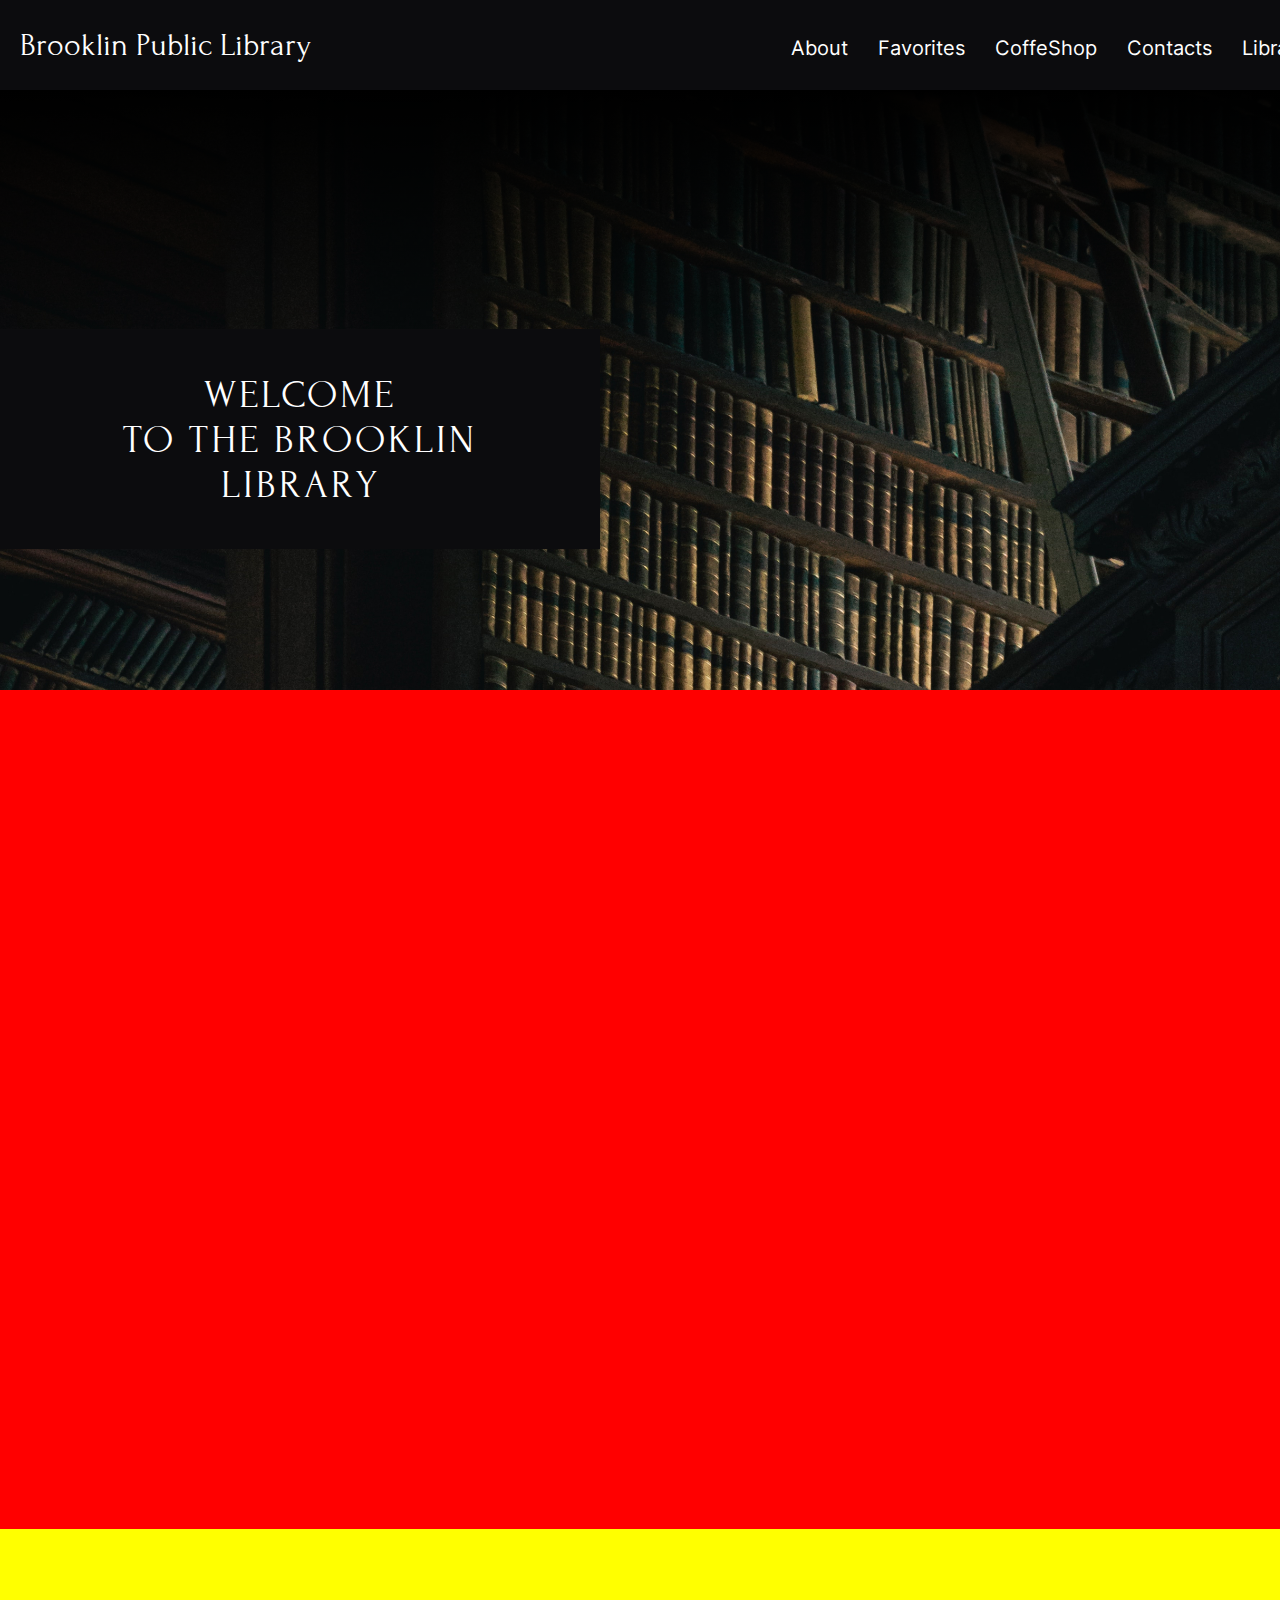
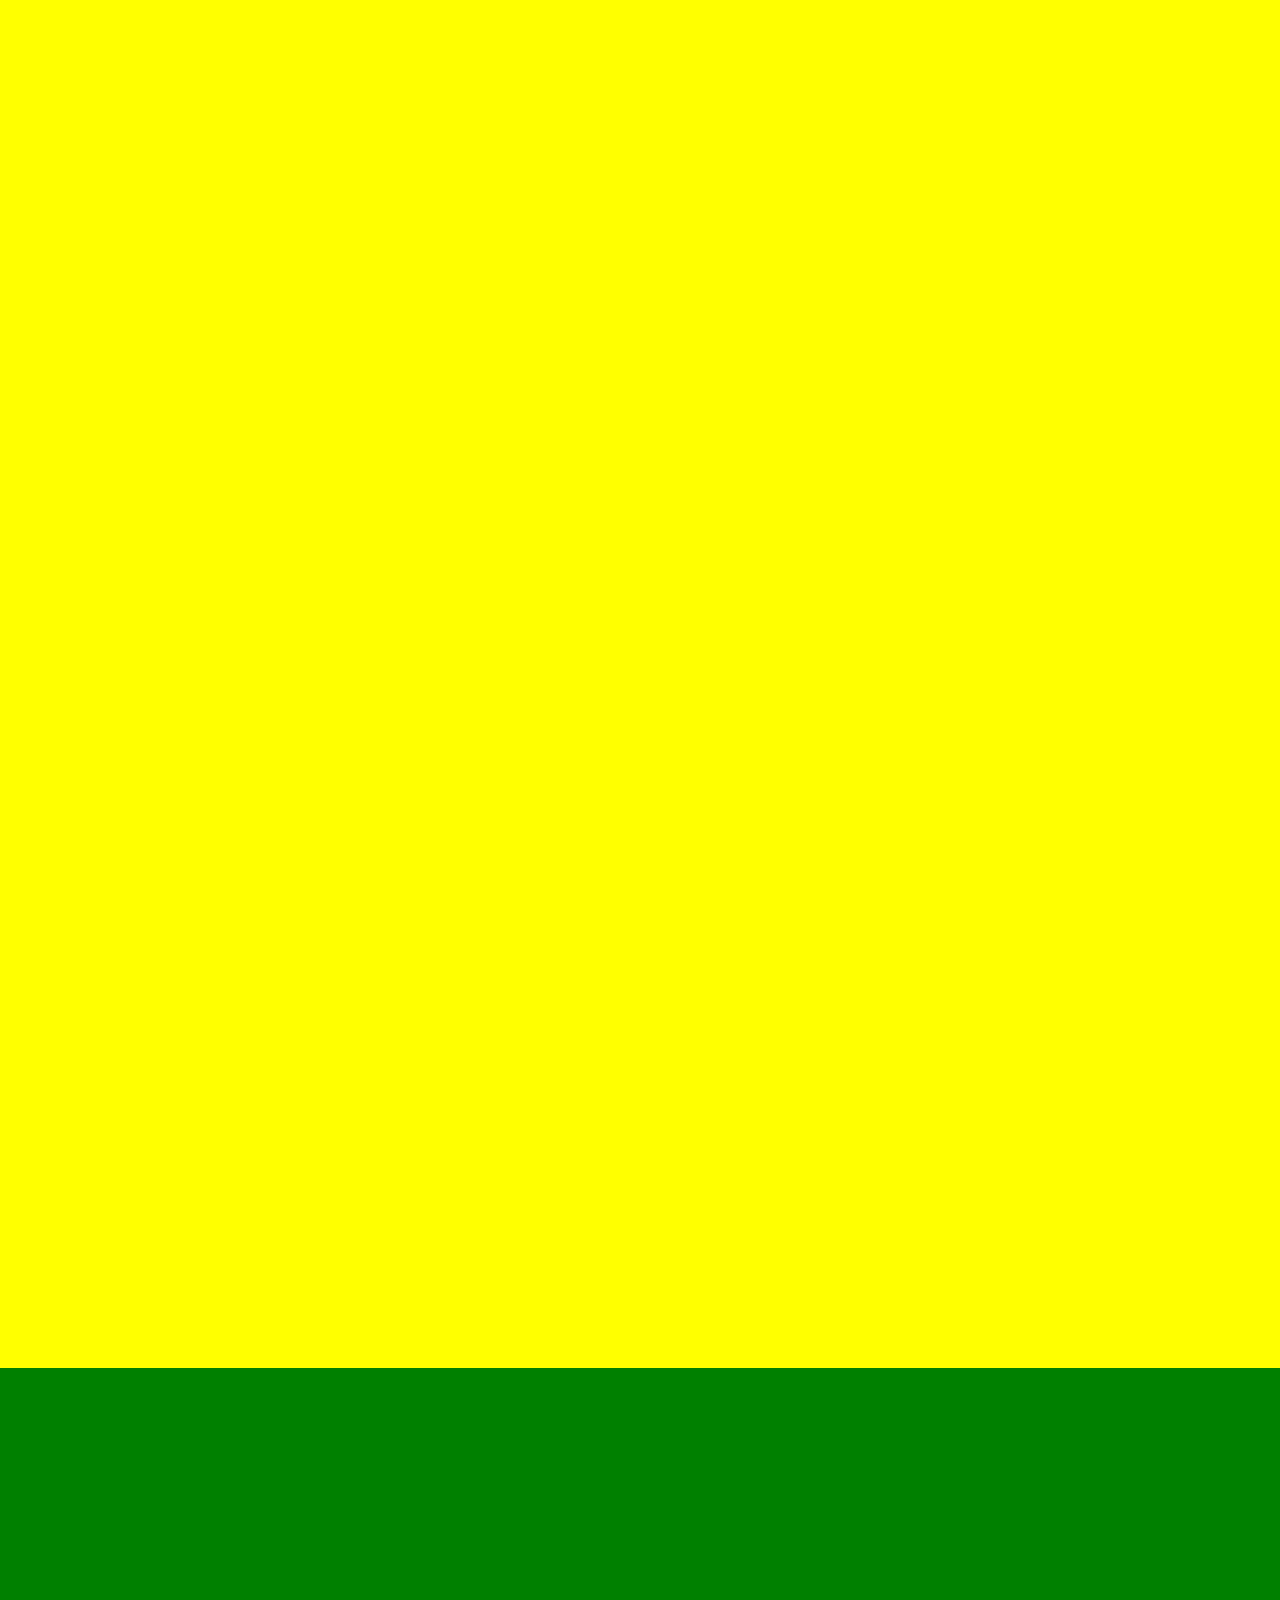
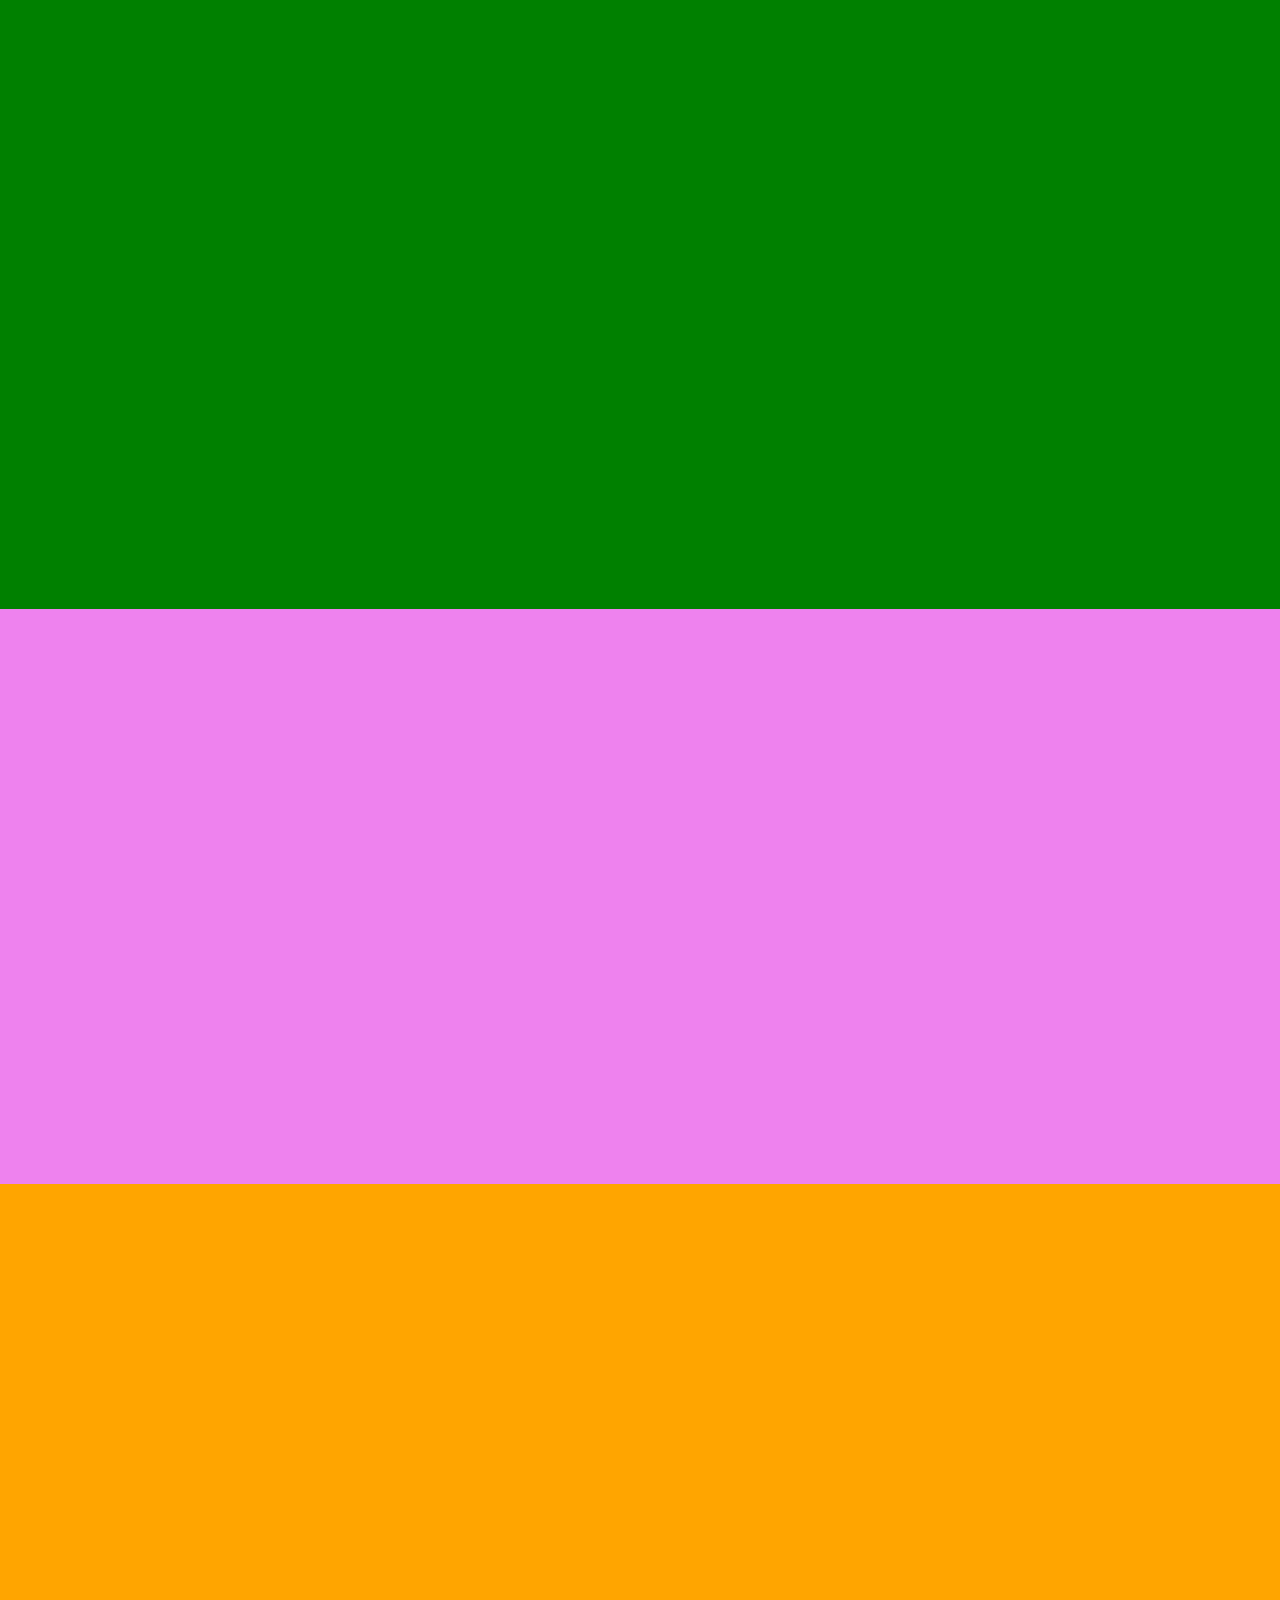
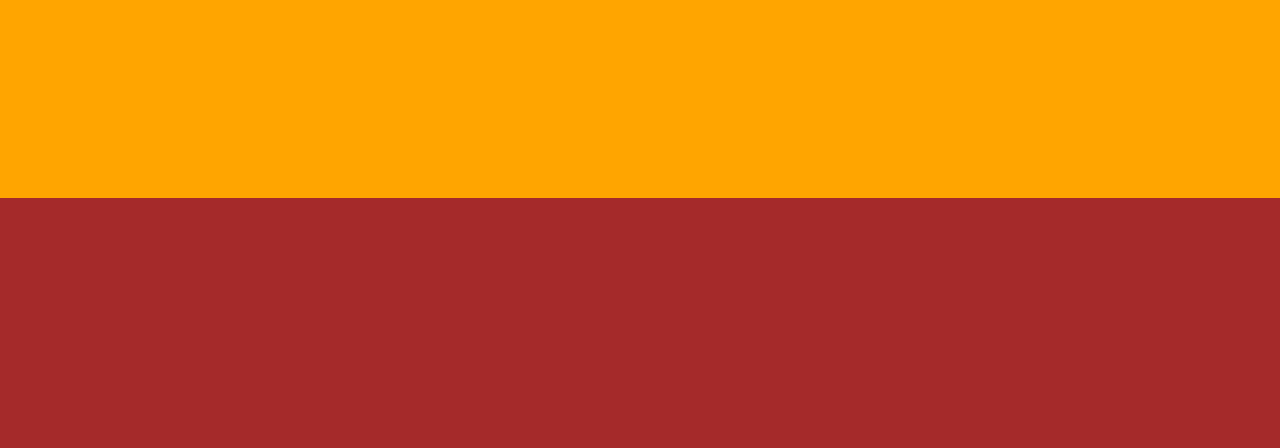
==== library/index.html @ e96f95d2 "feat: fill header and welcome sections" ====
<!DOCTYPE html>
<html lang="en">
  <head>
    <meta charset="UTF-8" />
    <meta name="viewport" content="width=device-width, initial-scale=1.0" />
    <link rel="stylesheet" href="styles.css" />
    <title>Brooklin Public Library</title>
  </head>
  <body>
    <div class="container">
      <header class="header">
        <span class="title">
          <h1>Brooklin Public Library</h1>
        </span>
        <nav class="nav">
          <ul class="nav-list">
            <li class="nav-item"><a class="nav-link" href="">About</a></li>
            <li class="nav-item"><a class="nav-link" href="">Favorites</a></li>
            <li class="nav-item"><a class="nav-link" href="">CoffeShop</a></li>
            <li class="nav-item"><a class="nav-link" href="">Contacts</a></li>
            <li class="nav-item">
              <a class="nav-link" href="">LibraryCard</a>
            </li>
          </ul>
        </nav>
        <img class="profile-icon" src="Assets/icon_profile.png" alt="" />
      </header>
      <main class="main">
        <section class="Welcome">
          <div class="gradient"></div>
          <div class="Welcome-to-Brooklin">
            WELCOME<br />
            TO THE BROOKLIN <br />
            LIBRARY
          </div>
        </section>
        <section class="About"></section>
        <section class="Favorites"></section>
        <section class="CoffeShop"></section>
        <section class="Contacts"></section>
        <section class="LibraryCard"></section>
      </main>
      <footer class="footer"></footer>
    </div>
  </body>
</html>
---- library/styles.css ----
html {
  scroll-behavior: smooth;
}
body {
  background-color: rgb(155, 155, 155);
  display: flex;
  flex-direction: column;
  justify-content: space-between;
  margin: 0;
}
.container {
  width: 1440px;
  height: 5246px;
  margin: 0 auto;
}
.header {
  display: flex;
  align-items: center;
  justify-content: space-between;
  width: 100%;
  height: 90px;
  background-color: #0c0c0e;
}
.Welcome {
  background-image: url(Assets/Welcome_1.jpg);
  background-size: cover;
  width: 100%;
  height: 600px;
}
.About {
  width: 100%;
  height: 839px;
  background-color: red;
}
.Favorites {
  width: 100%;
  height: 1439px;
  background-color: yellow;
}
.CoffeShop {
  width: 100%;
  height: 841px;
  background-color: green;
}
.Contacts {
  width: 100%;
  height: 575px;
  background-color: violet;
}
.LibraryCard {
  width: 100%;
  height: 614px;
  background-color: orange;
}
.footer {
  width: 100%;
  height: 250px;
  background-color: brown;
}
h1 {
  font-family: forum;
  color: #ffffff;
  font-weight: 400;
  margin-top: 0;
  line-height: 50px;
}
.title {
  margin-left: 20px;
  height: 50px;
}
nav {
  height: 50px;
  width: 70%;
}
.nav-list {
  list-style: none;
  display: flex;
  align-items: center;
  justify-content: flex-end;
}
.nav-item {
}
.nav-link {
  text-decoration: none;
  color: #ffffff;
  padding: 0 0 0 30px;
  font-size: 20px;
  font-family: Inter;
}
.profile-icon {
  margin-right: 20px;
  margin-left: 10px;
  vertical-align: middle;
}
.gradient {
  width: 1440px;
  height: 300px;
  background: linear-gradient(black, rgba(255, 255, 255, 0));
}
.Welcome-to-Brooklin {
  box-sizing: border-box;
  position: relative;
  bottom: 61px;
  display: flex;
  justify-content: center;
  align-items: center;
  text-align: center;
  letter-spacing: 3px;
  width: 600px;
  height: 220px;
  padding: 35px 40px;
  background-color: #0c0c0e;
  color: #ffffff;
  font-family: Forum;
  font-size: 40px;
}
@font-face {
  font-family: "Forum";
  src: url(Assets/Fonts/Forum-Regular.ttf);
  font-style: normal;
  font-weight: normal;
}
@font-face {
  font-family: Inter;
  src: url(Assets/Fonts/Inter-Regular.ttf);
  font-style: normal;
  font-weight: normal;
}
@font-face {
  font-family: Inter;
  src: url(Assets/Fonts/Inter-Bold.ttf);
  font-style: normal;
  font-weight: bold;
}
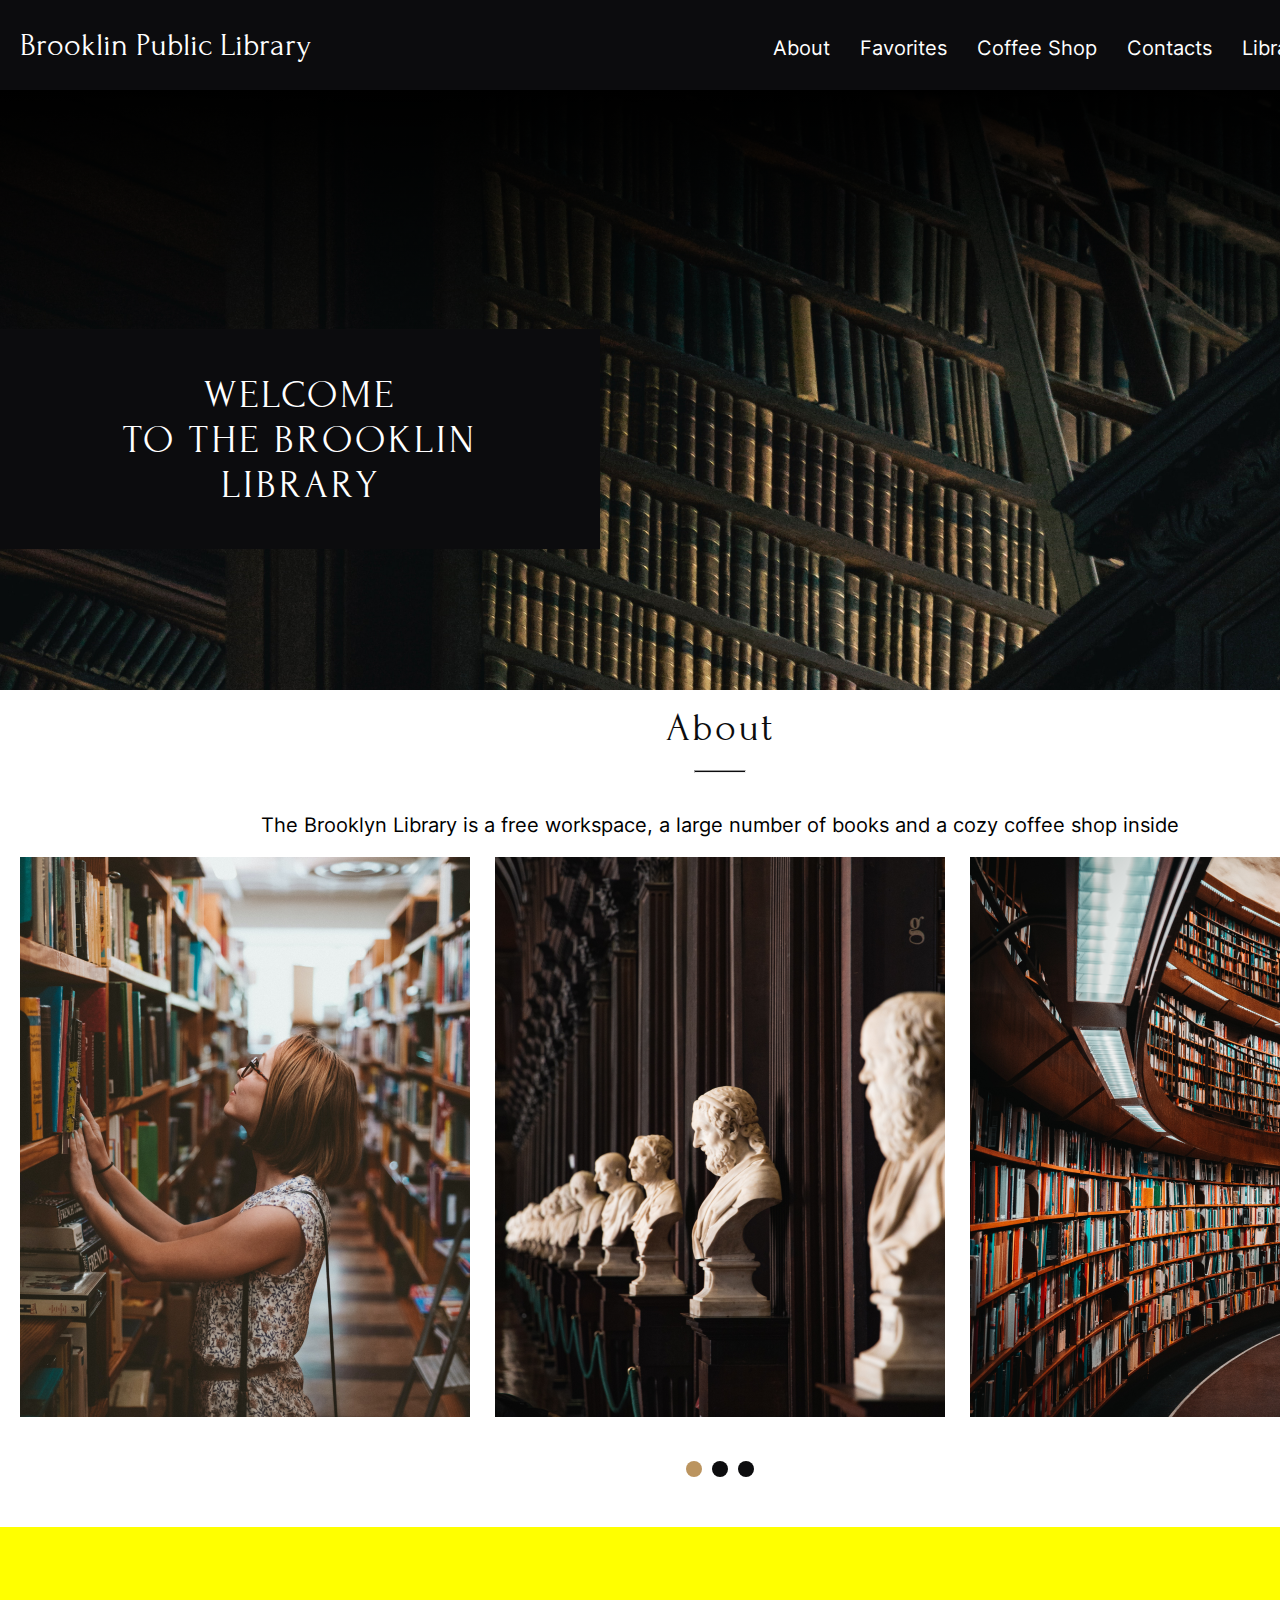
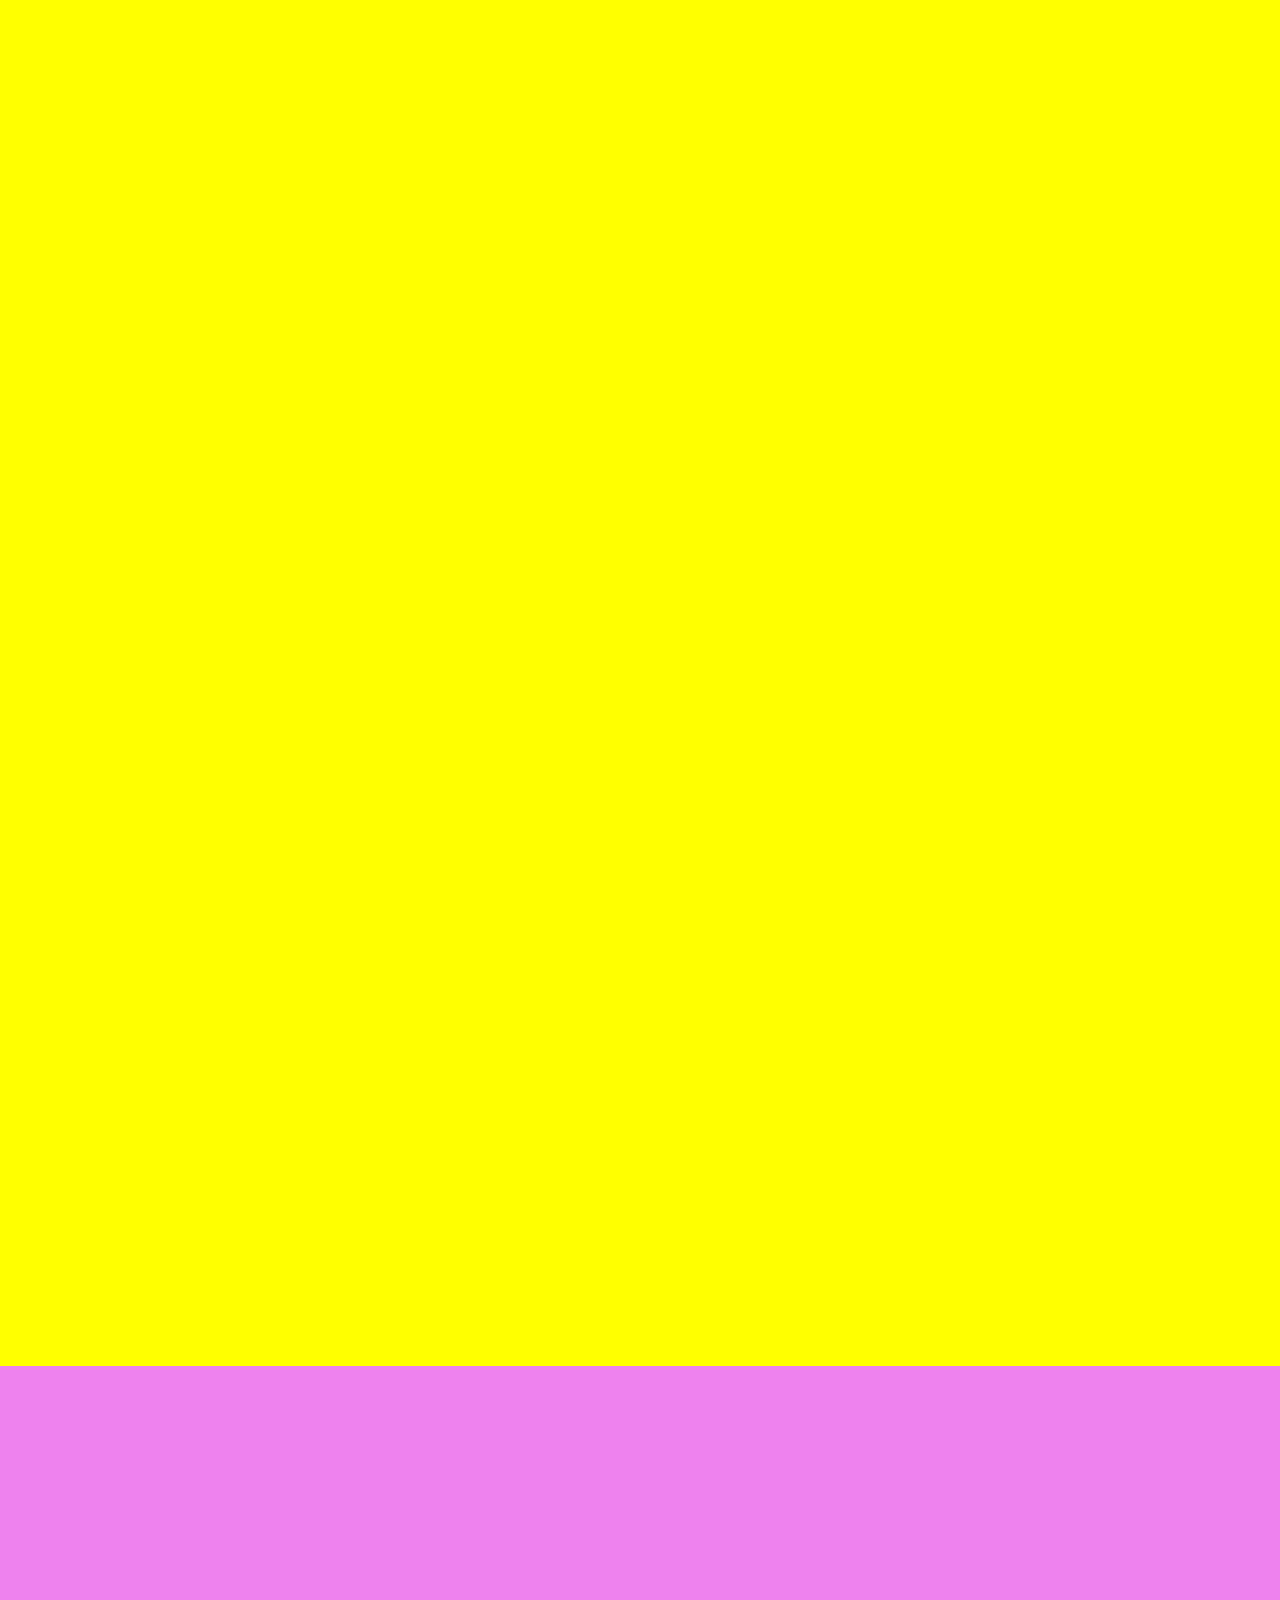
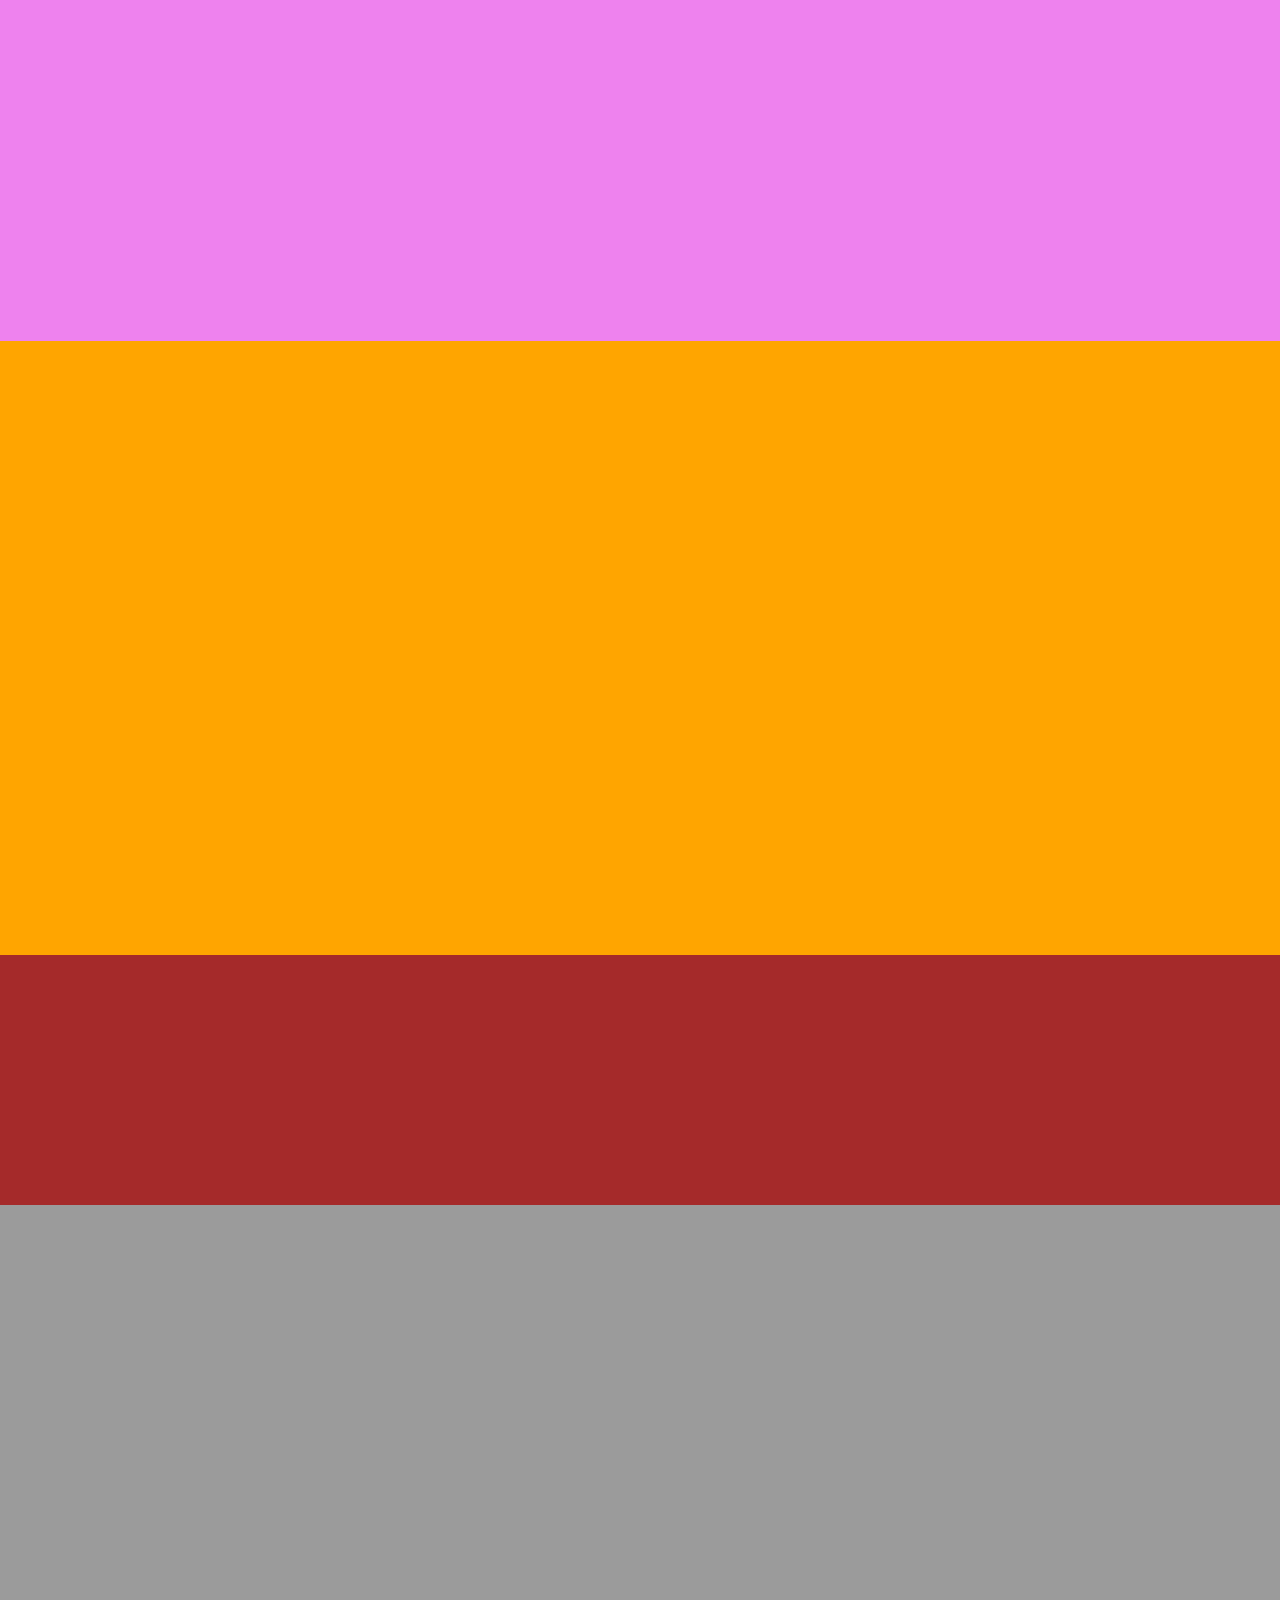
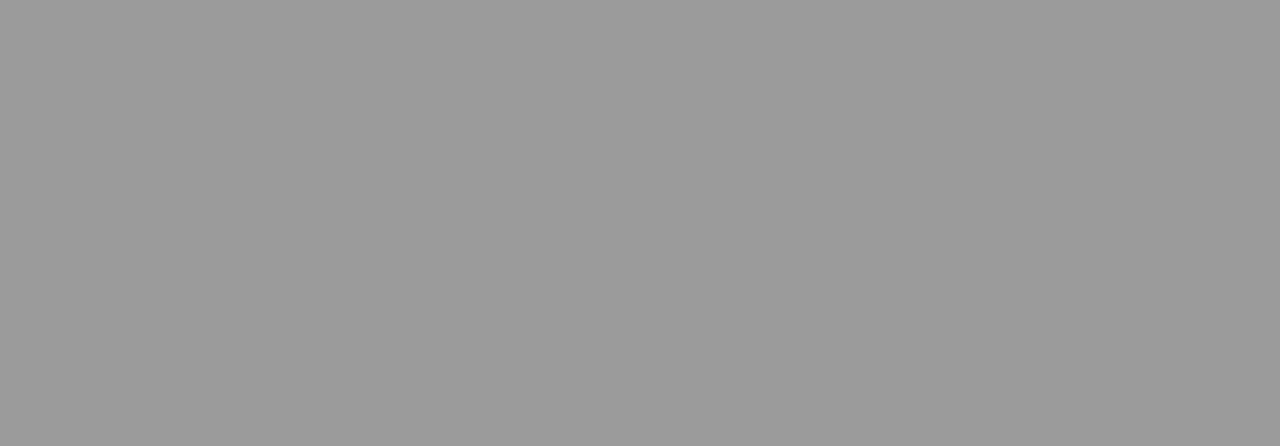
==== commit 64fc5df5: "feat: fill About page" ====
--- a/library/index.html
+++ b/library/index.html
@@ -16,7 +16,9 @@
           <ul class="nav-list">
             <li class="nav-item"><a class="nav-link" href="">About</a></li>
             <li class="nav-item"><a class="nav-link" href="">Favorites</a></li>
-            <li class="nav-item"><a class="nav-link" href="">CoffeShop</a></li>
+            <li class="nav-item">
+              <a class="nav-link" href="">Coffee Shop</a>
+            </li>
             <li class="nav-item"><a class="nav-link" href="">Contacts</a></li>
             <li class="nav-item">
               <a class="nav-link" href="">LibraryCard</a>
@@ -34,7 +36,28 @@
             LIBRARY
           </div>
         </section>
-        <section class="About"></section>
+        <section class="About">
+          <h2>About</h2>
+          <hr class="main-hr" />
+          <p class="p-about">
+            The Brooklyn Library is a free workspace, a large number of books
+            and a cozy coffee shop inside
+          </p>
+          <img class="img-left" src="Assets/image 1.png" alt="" />
+          <img class="img-center" src="Assets/image 2.png" alt="" />
+          <img class="img-right" src="Assets/image 3.png" alt="" />
+          <div class="circles-1">
+            <div class="circles-2">
+              <div class="circle">
+                <div class="circle-active"></div>
+              </div>
+              <div class="circle">
+                <div class="circle-passive"></div>
+              </div>
+              <div class="circle"><div class="circle-passive"></div>
+            </div>
+          </div>
+        </section>
         <section class="Favorites"></section>
         <section class="CoffeShop"></section>
         <section class="Contacts"></section>
--- a/library/styles.css
+++ b/library/styles.css
@@ -29,15 +29,15 @@
 }
 .About {
   width: 100%;
-  height: 839px;
-  background-color: red;
+  height: 837px;
+  background-color: #ffffff;
 }
 .Favorites {
   width: 100%;
   height: 1439px;
   background-color: yellow;
 }
-.CoffeShop {
+.CoffeeShop {
   width: 100%;
   height: 841px;
   background-color: green;
@@ -114,6 +114,77 @@
   font-family: Forum;
   font-size: 40px;
 }
+h2 {
+  margin: 0;
+  text-align: center;
+  font-family: forum;
+  font-style: normal;
+  font-weight: 400;
+  font-size: 40px;
+  color: #0c0c0e;
+  letter-spacing: 2px;
+  padding-top: 15px;
+  text-transform: capitalize;
+}
+.main-hr {
+  margin-left: auto;
+  margin-right: auto;
+  margin-top: 20px;
+  margin-bottom: 40px;
+  width: 50px;
+  height: 1px;
+  background-color: #0c0c0e;
+}
+.p-about {
+  text-align: center;
+  font-family: Inter;
+  font-size: 20px;
+}
+.img-left {
+  margin-left: 20px;
+  margin-right: 0;
+}
+.img-center {
+  margin-left: 21px;
+  margin-right: 21px;
+}
+.img-right {
+  margin-left: 0;
+  margin-right: 20px;
+}
+.circles-1 {
+  display: flex;
+  width: 100%;
+  height: 96px;
+}
+.circles-2 {
+  display: flex;
+  justify-content: space-between;
+  margin: auto;
+  width: 78px;
+  height: 16px;
+}
+.circle {
+  display: flex;
+  width: 26px;
+  height: 26px;
+}
+.circle-active {
+  background-color: #bb945f;
+  width: 16px;
+  height: 16px;
+  border-radius: 50%;
+  margin-left: auto;
+  margin-right: auto;
+}
+.circle-passive {
+  background-color: #0c0c0e;
+  width: 16px;
+  height: 16px;
+  border-radius: 50%;
+  margin-left: auto;
+  margin-right: auto;
+}
 @font-face {
   font-family: "Forum";
   src: url(Assets/Fonts/Forum-Regular.ttf);
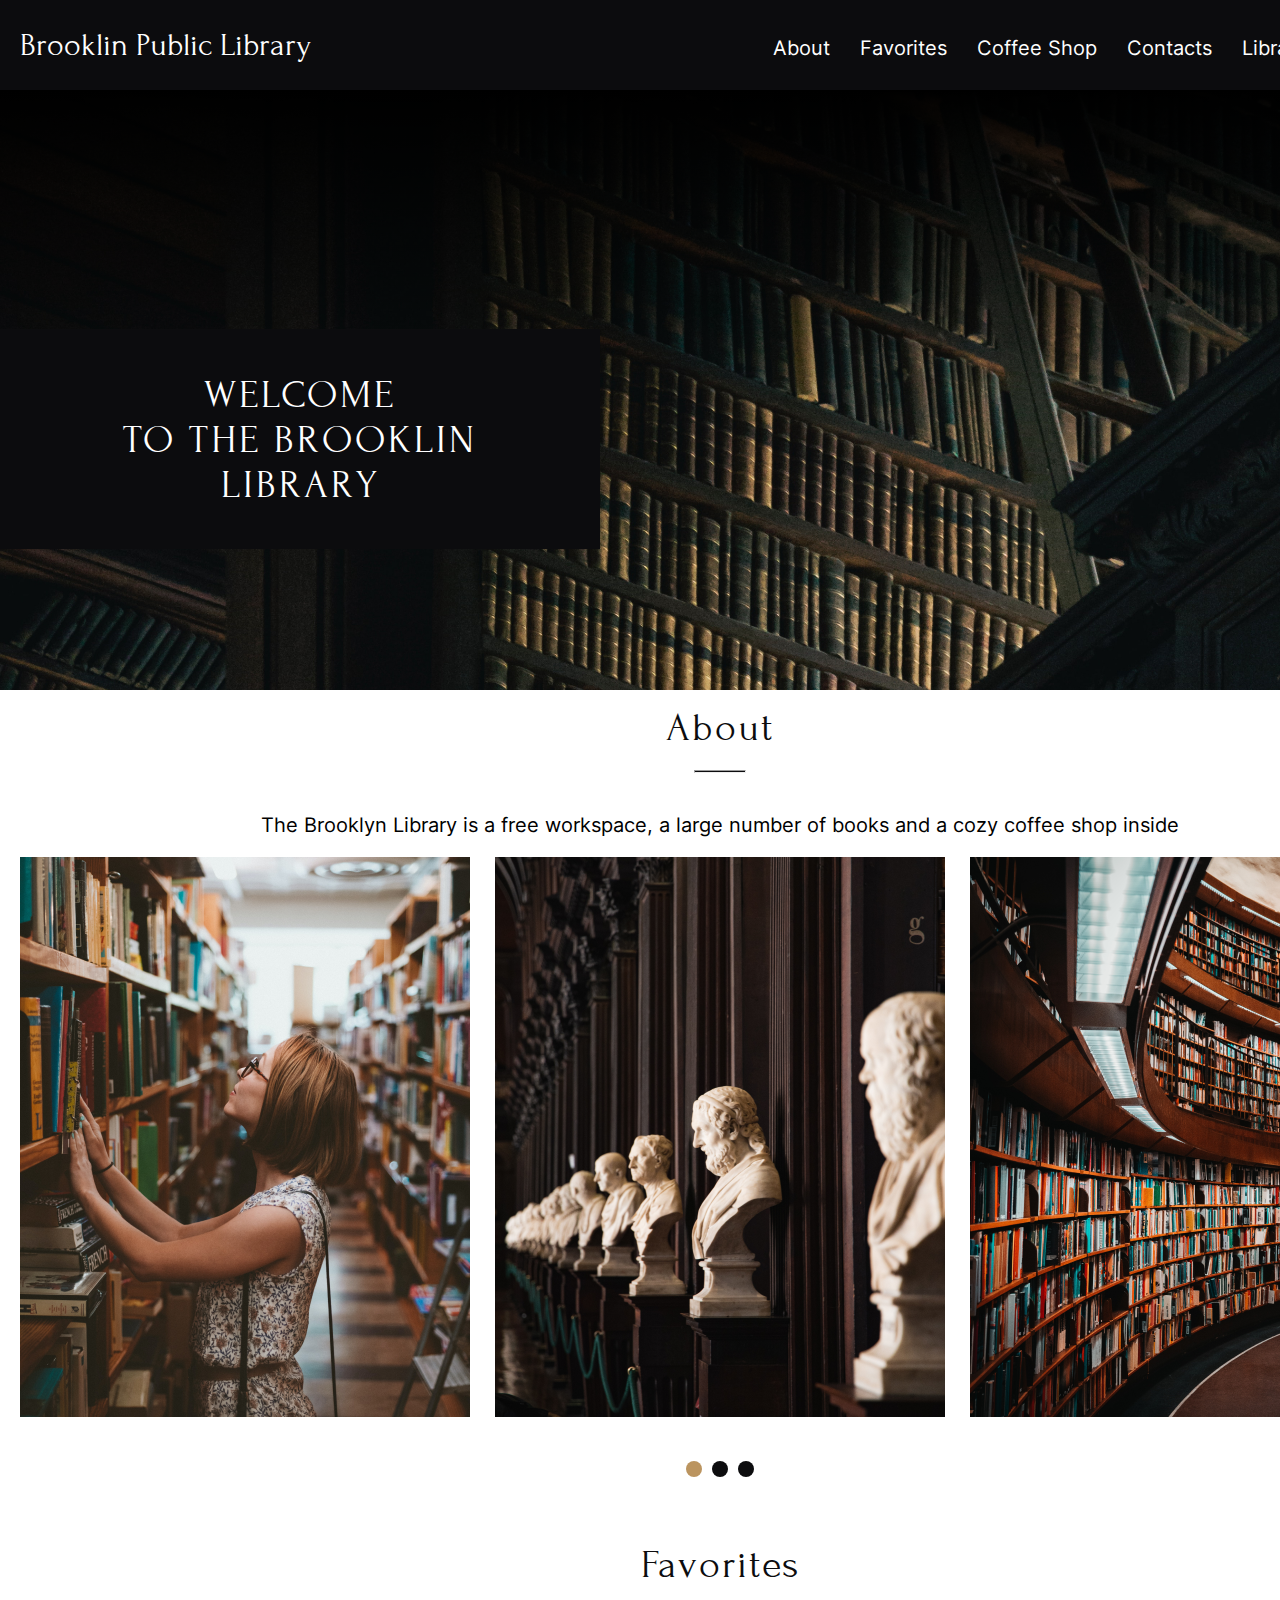
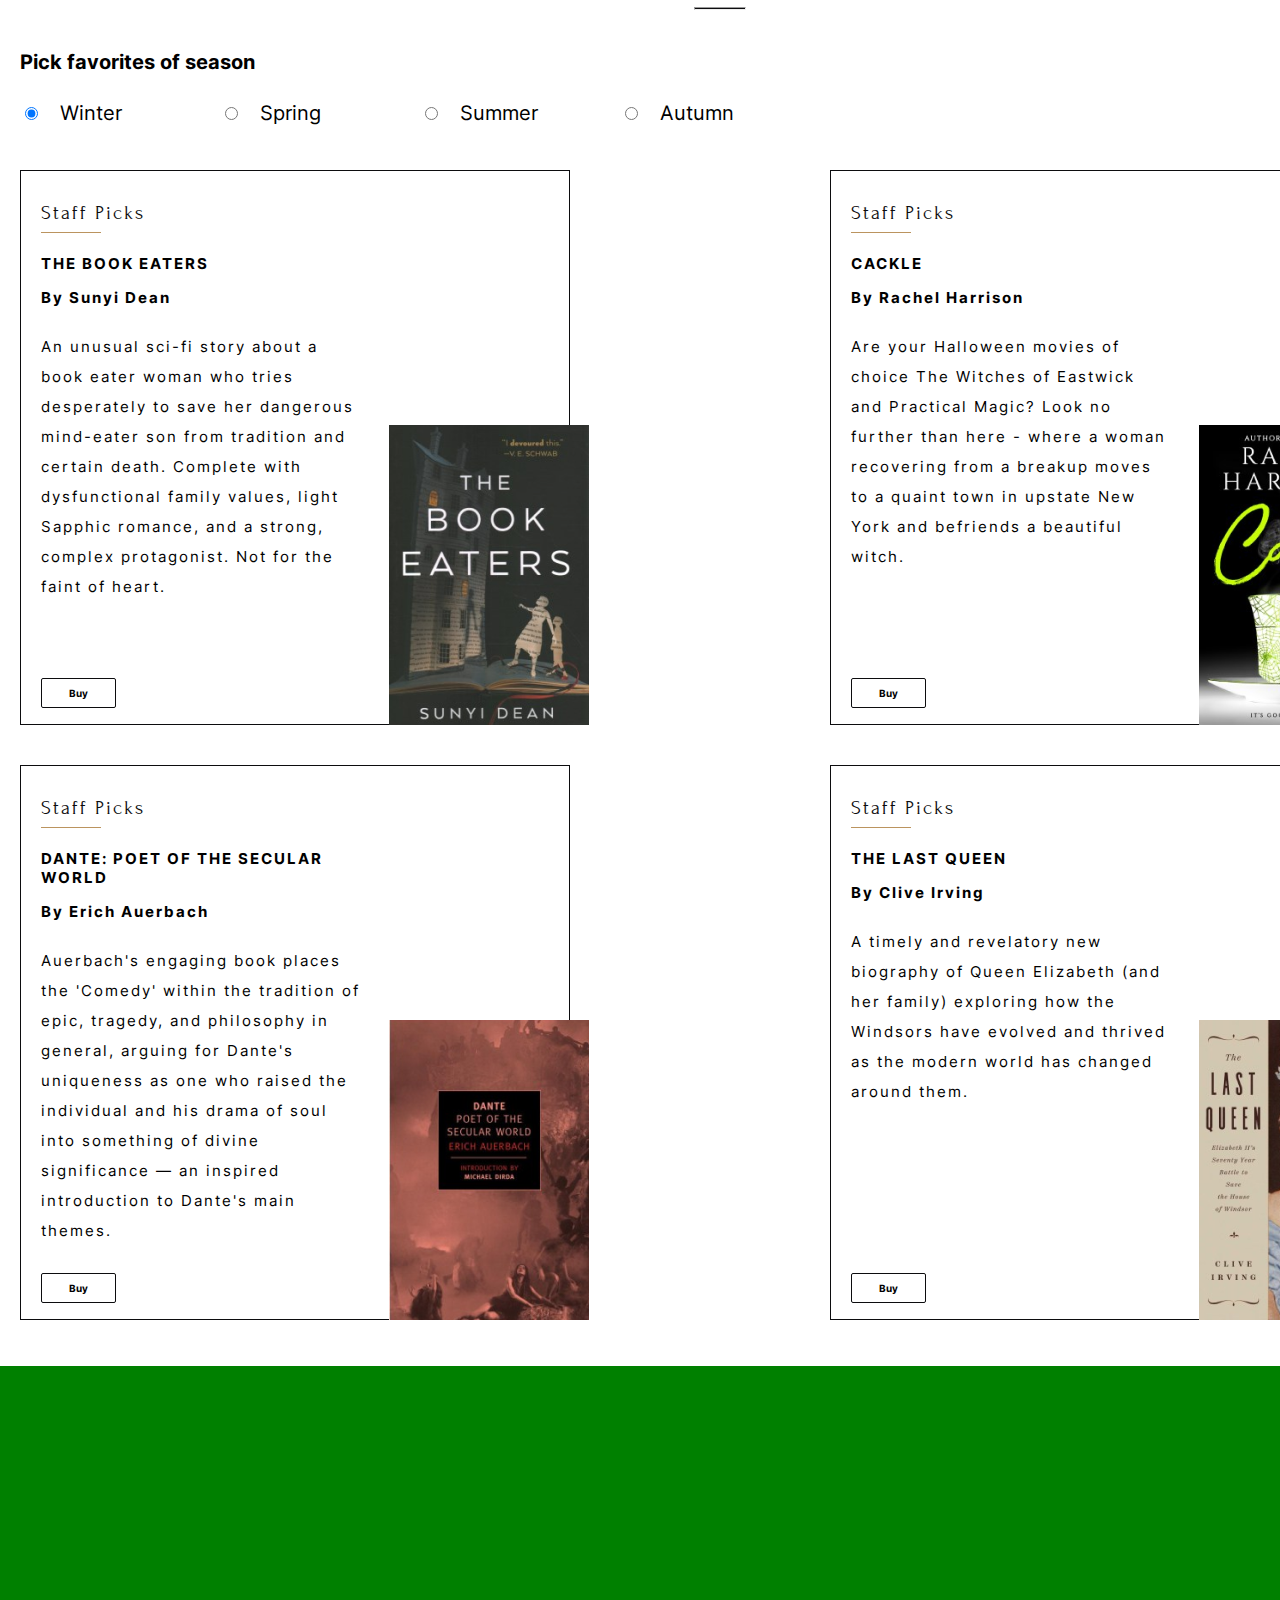
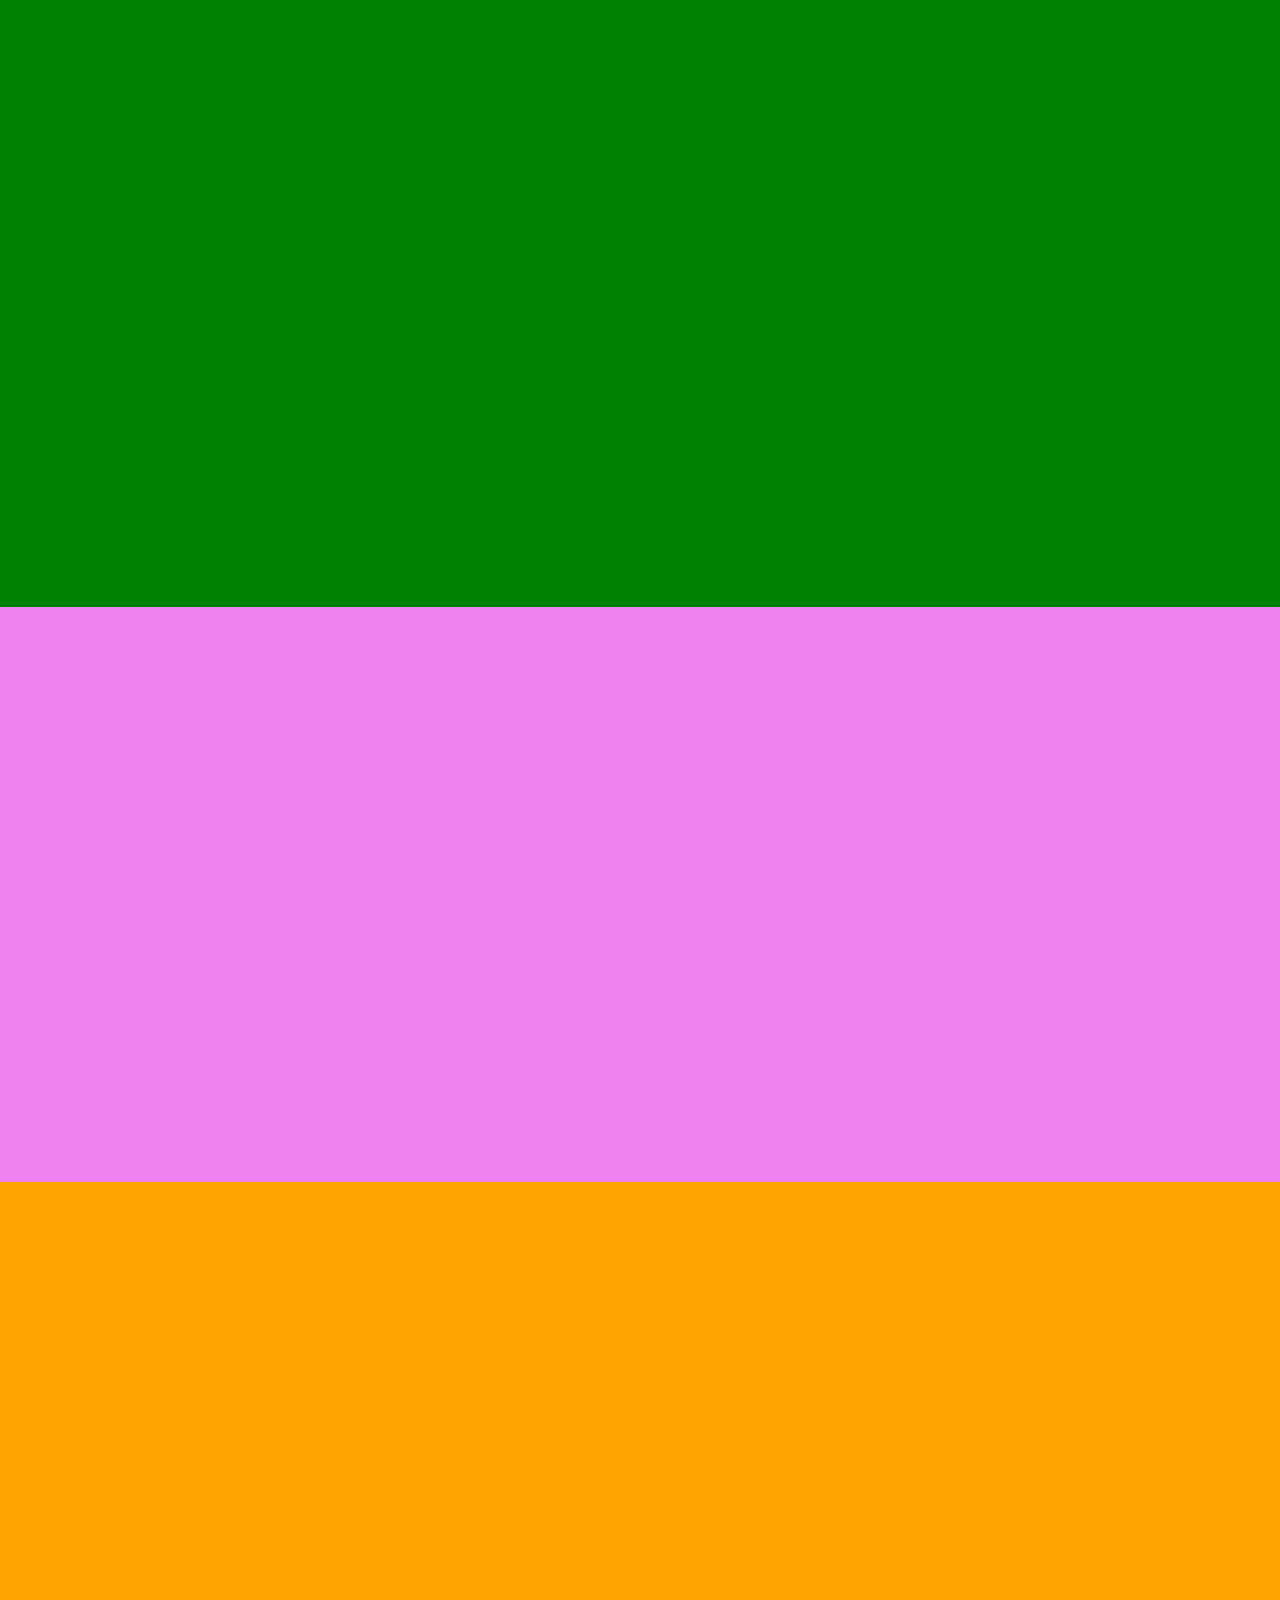
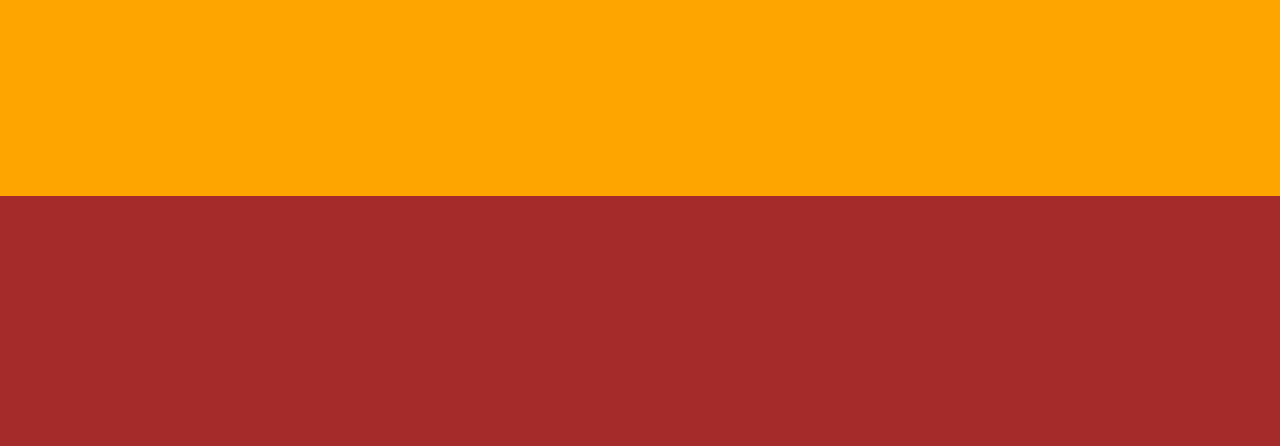
==== commit f2c24174: "feat: fill favorites section" ====
--- a/library/index.html
+++ b/library/index.html
@@ -58,8 +58,75 @@
             </div>
           </div>
         </section>
-        <section class="Favorites"></section>
-        <section class="CoffeShop"></section>
+        <section class="Favorites">
+          <h2>Favorites</h2>
+          <hr class="main-hr">
+          <p class="pick">Pick favorites of season</p>
+            <div class="season"><form class="season-form" action="">
+              <div class="season-box"><input class="season-input" id="winter" type="radio" name="season" checked>
+              <label class="season-label" for="winter">Winter</label></div>
+              <div class="season-box"><input class="season-input" id="spring" type="radio" name="season">
+              <label class="season-label" for="spring">Spring</label></div>
+              <div class="season-box"><input class="season-input" id="summer" type="radio" name="season">
+              <label class="season-label" for="summer">Summer</label></div>
+              <div class="season-box-4"><input class="season-input" id="autumn" type="radio" name="season">
+              <label class="season-label" for="autumn">Autumn</label></div>
+            </form>
+          </div>
+          <div class="favorites-items">
+              <div class="description">
+                <div class="desc">
+                  <h2 class="desc-tag">Staff Picks</h2>
+                  <hr class="fav-hr">
+                  <p class="author-big">The Book Eaters</p>
+                  <p class="author">By Sunyi Dean</p>
+                  <p class="desc-text">An unusual sci-fi story about a book eater woman who tries desperately to save her dangerous mind-eater son from tradition and certain death. 
+                    Complete with dysfunctional family values, light Sapphic romance, and a strong, complex protagonist. Not for the faint of heart.
+                  </p>
+                  <button class="buy">Buy</button>
+                </div>
+                <img class="book" src="Assets/book_winter_1.png" alt=""></div>
+              <div class="description">
+                <div class="desc">
+                  <h2 class="desc-tag">Staff Picks</h2>
+                  <hr class="fav-hr">
+                  <p class="author-big">Cackle</p>
+                  <p class="author">By Rachel Harrison</p>
+                  <p class="desc-text">Are your Halloween movies of choice The Witches of Eastwick and Practical Magic? 
+                    Look no further than here - where a woman recovering from a breakup moves to a quaint town in upstate New York and befriends 
+                    a beautiful witch.
+                  </p>
+                  <button class="buy">Buy</button>
+                </div>
+                <img class="book" src="Assets/book_winter_2.png" alt=""></div>
+              <div class="description">
+                <div class="desc">
+                  <h2 class="desc-tag">Staff Picks</h2>
+                  <hr class="fav-hr">
+                  <p class="author-big">Dante: Poet of the Secular World</p>
+                  <p class="author">By Erich Auerbach</p>
+                  <p class="desc-text">Auerbach's engaging book places the 'Comedy' within the tradition of epic, tragedy, and philosophy in general, 
+                    arguing for Dante's uniqueness as one who raised the individual and his drama of soul into something of divine significance — an inspired introduction 
+                    to Dante's main themes.
+                  </p>
+                  <button class="buy">Buy</button>
+                </div>
+                <img class="book" src="Assets/book_winter_3.png" alt=""></div>
+              <div class="description">
+                <div class="desc">
+                  <h2 class="desc-tag">Staff Picks</h2>
+                  <hr class="fav-hr">
+                  <p class="author-big">The Last Queen</p>
+                  <p class="author">By Clive Irving</p>
+                  <p class="desc-text">A timely and revelatory new biography of Queen Elizabeth (and her family) 
+                    exploring how the Windsors have evolved and thrived as the modern world has changed around them.
+                  </p>
+                  <button class="buy">Buy</button>
+                </div>
+                <img class="book" src="Assets/book_winter_4.png" alt=""></div>
+          </div>
+        </section>
+        <section class="CoffeeShop"></section>
         <section class="Contacts"></section>
         <section class="LibraryCard"></section>
       </main>
--- a/library/styles.css
+++ b/library/styles.css
@@ -35,7 +35,7 @@
 .Favorites {
   width: 100%;
   height: 1439px;
-  background-color: yellow;
+  background-color: #ffffff;
 }
 .CoffeeShop {
   width: 100%;
@@ -165,6 +165,7 @@
   height: 16px;
 }
 .circle {
+  cursor: pointer;
   display: flex;
   width: 26px;
   height: 26px;
@@ -185,6 +186,131 @@
   margin-left: auto;
   margin-right: auto;
 }
+.pick {
+  margin-left: 20px;
+  font-size: 20px;
+  font-weight: 700;
+  font-family: Inter;
+}
+.season-input {
+  cursor: pointer;
+}
+.season {
+  height: 36px;
+  width: 800px;
+  margin-left: 20px;
+  justify-content: space-between;
+}
+.season-form {
+  display: flex;
+}
+.season-box {
+  width: 130px;
+  height: 26px;
+  cursor: pointer;
+  margin-top: 7px;
+  margin-right: 70px;
+  margin-bottom: auto;
+}
+.season-box-4 {
+  width: 120px;
+  height: 26px;
+  cursor: pointer;
+  margin-top: 7px;
+  margin-bottom: auto;
+}
+.season-label {
+  margin-left: 15px;
+  font-size: 20px;
+  font-family: Inter;
+}
+label {
+  cursor: pointer;
+}
+.favorites-items {
+  display: flex;
+  flex-wrap: wrap;
+  justify-content: space-between;
+  align-content: space-between;
+  margin-top: 40px;
+  width: 1400px;
+  height: 1150px;
+  margin-left: auto;
+  margin-right: auto;
+}
+.fav-item {
+  display: flex;
+  width: 595px;
+  height: 555px;
+}
+.book {
+  margin: auto 0 0 auto;
+  position: relative;
+  left: 20px;
+  top: 1px;
+}
+.description {
+  display: flex;
+  box-sizing: border-box;
+  width: 550px;
+  height: 555px;
+  border: 1px solid #0c0c0e;
+  margin-right: 40px;
+  padding: 0;
+}
+.desc {
+  position: relative;
+  height: 542px;
+  width: 320px;
+  margin: 15px 0 0 20px;
+}
+.desc-tag {
+  text-align: left;
+  height: fit-content;
+  font-size: 20px;
+  letter-spacing: 2px;
+}
+.fav-hr {
+  position: absolute;
+  width: 60px;
+  background-color: #bb945f;
+  height: 1px;
+  border-style: none;
+}
+.author-big {
+  font-size: 15px;
+  font-family: Inter;
+  font-weight: 700;
+  text-transform: uppercase;
+  letter-spacing: 2px;
+  margin-top: 30px;
+}
+.author {
+  font-size: 15px;
+  font-family: Inter;
+  font-weight: 700;
+  letter-spacing: 2px;
+}
+.desc-text {
+  font-size: 15px;
+  font-family: Inter;
+  letter-spacing: 2px;
+  line-height: 30px;
+  margin-top: 25px;
+}
+.buy {
+  position: absolute;
+  bottom: 20px;
+  width: 75px;
+  height: 30px;
+  background-color: #ffffff;
+  text-align: center;
+  font-size: 10px;
+  font-family: Inter;
+  font-weight: 700;
+  border-radius: 2px;
+  border: 1px solid #0c0c0e;
+}
 @font-face {
   font-family: "Forum";
   src: url(Assets/Fonts/Forum-Regular.ttf);
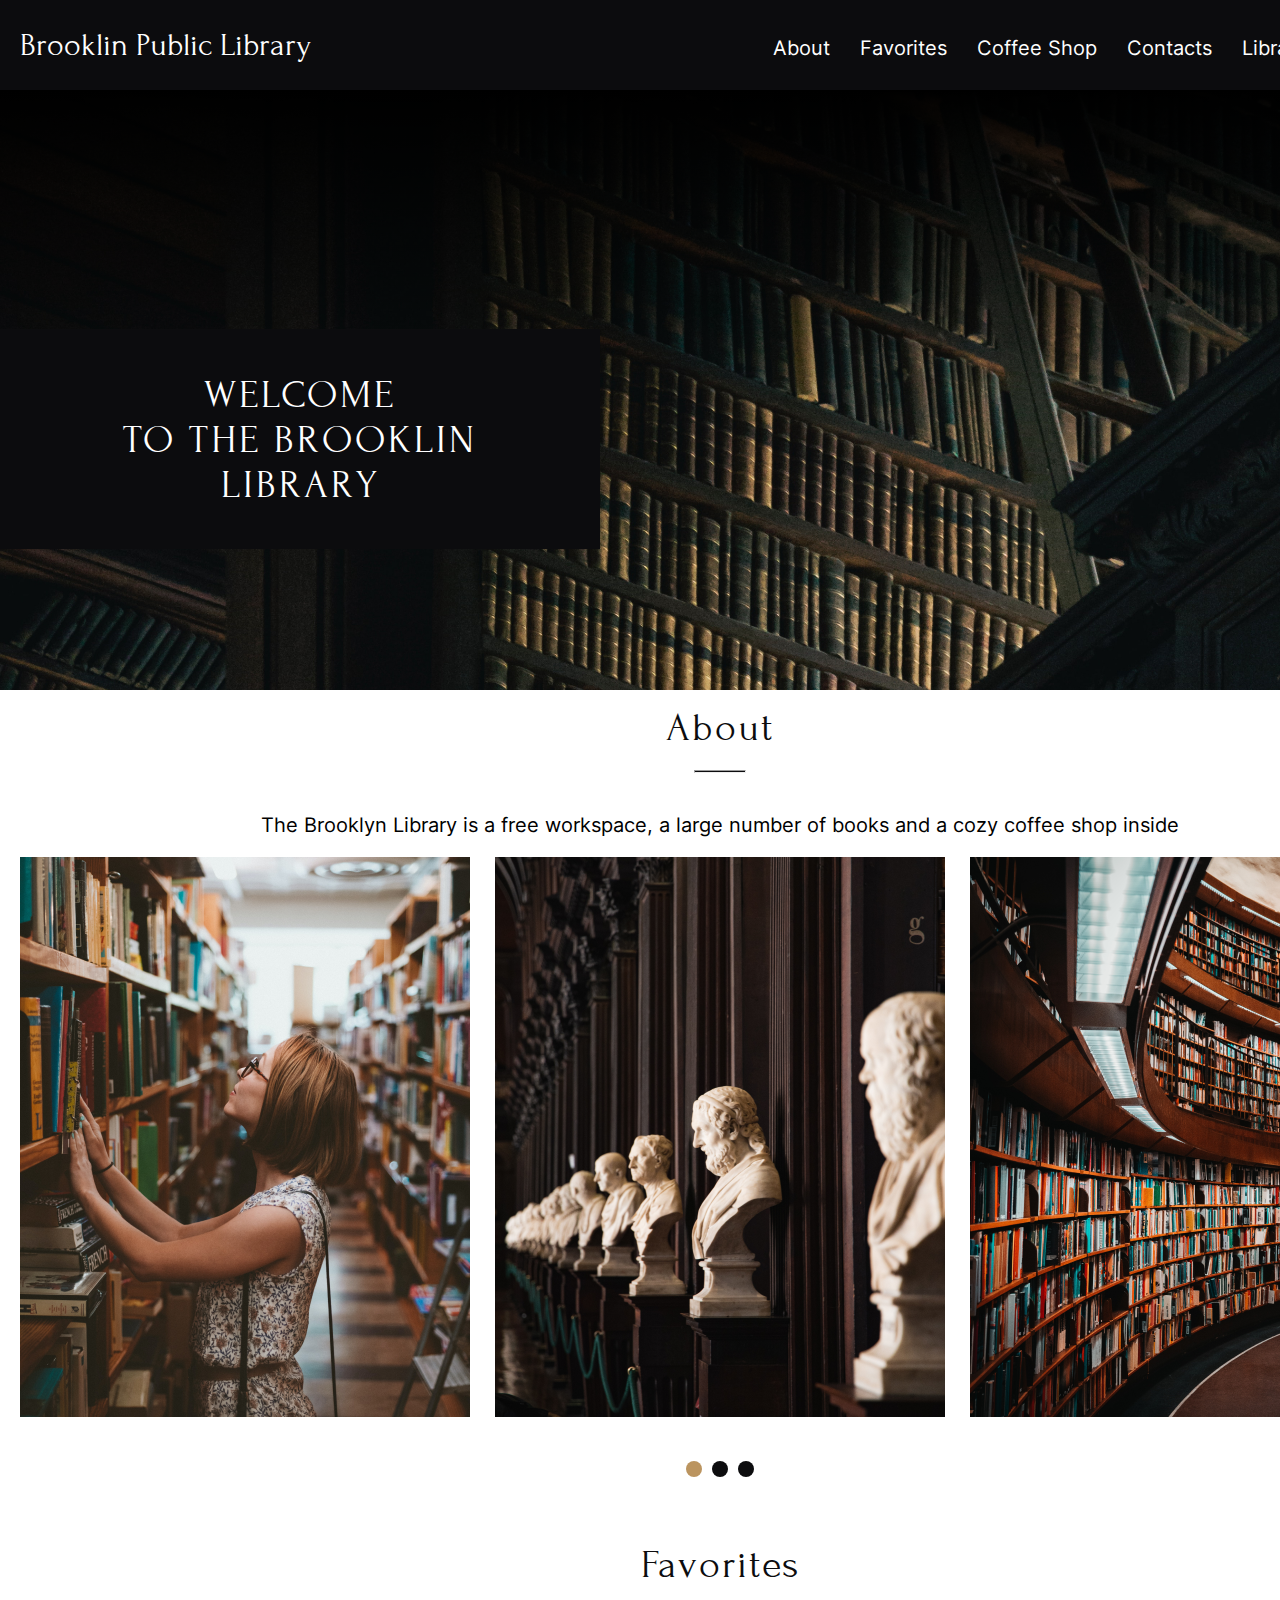
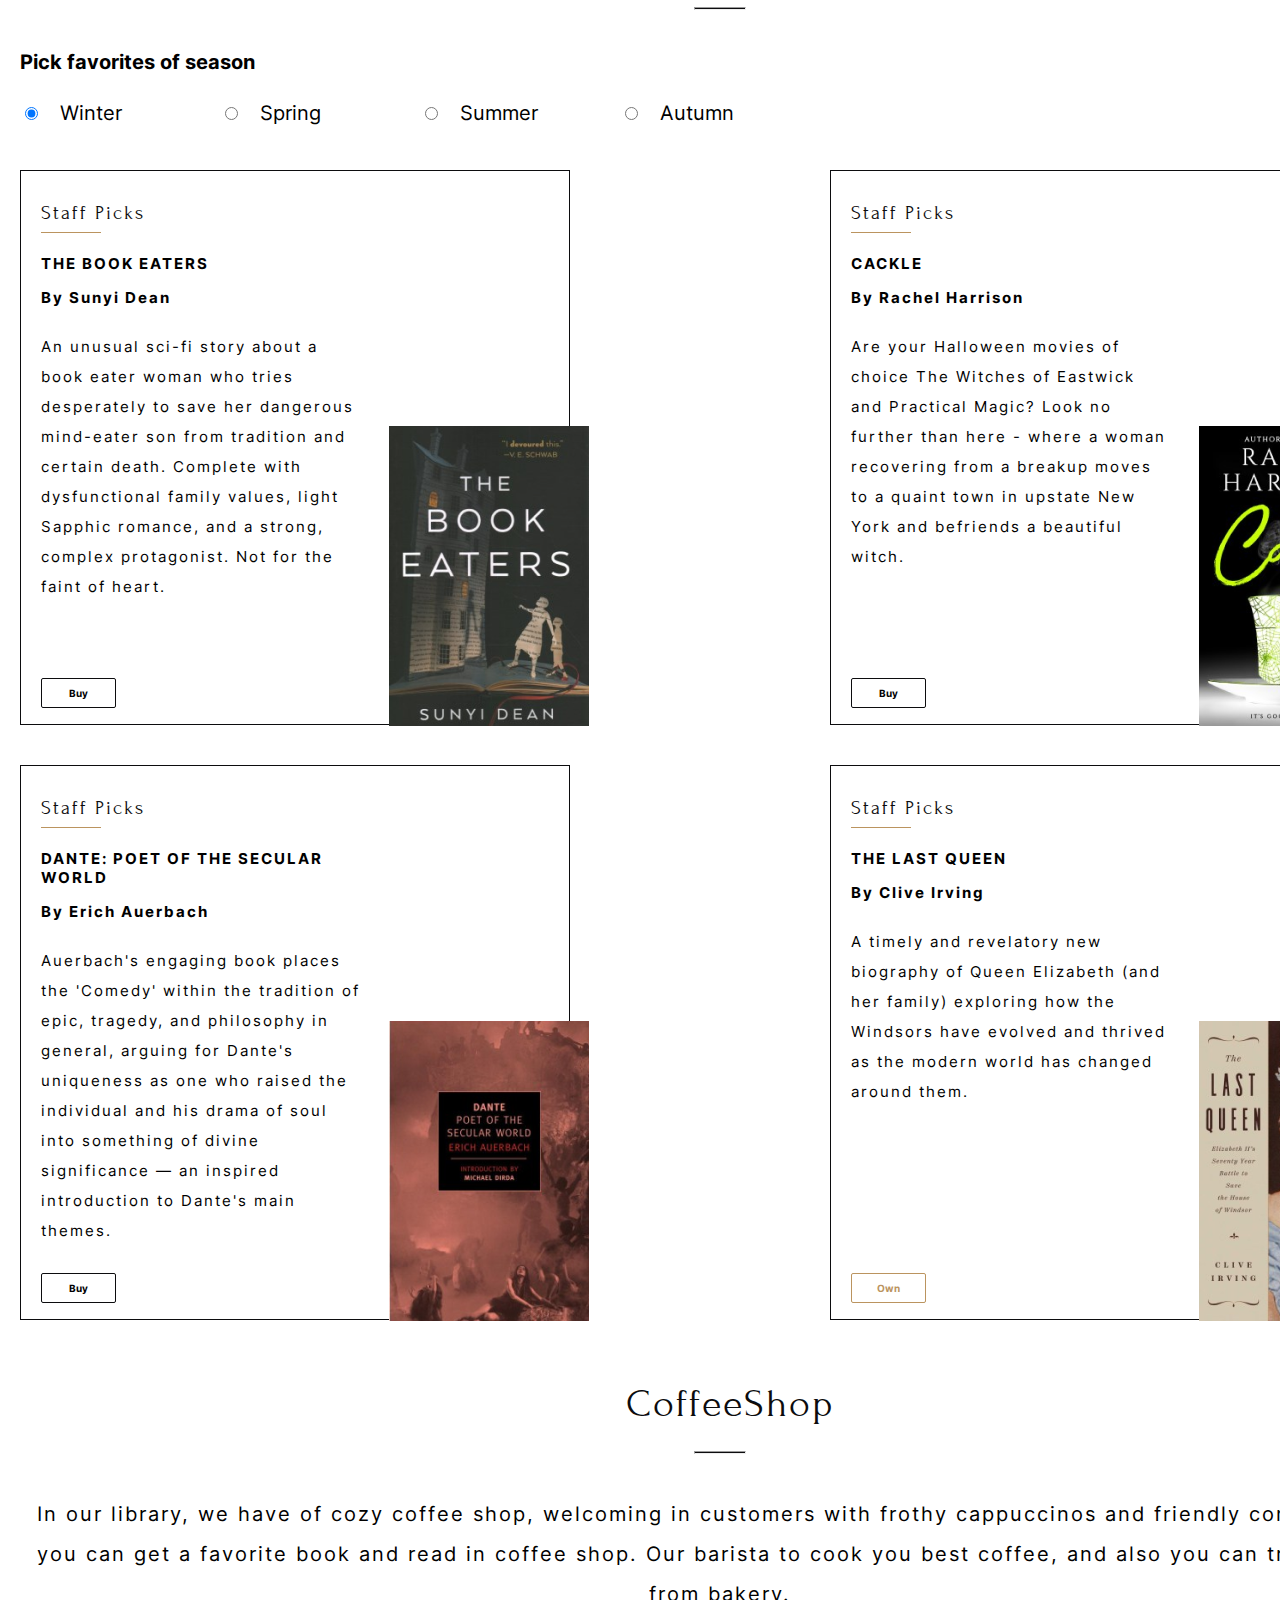
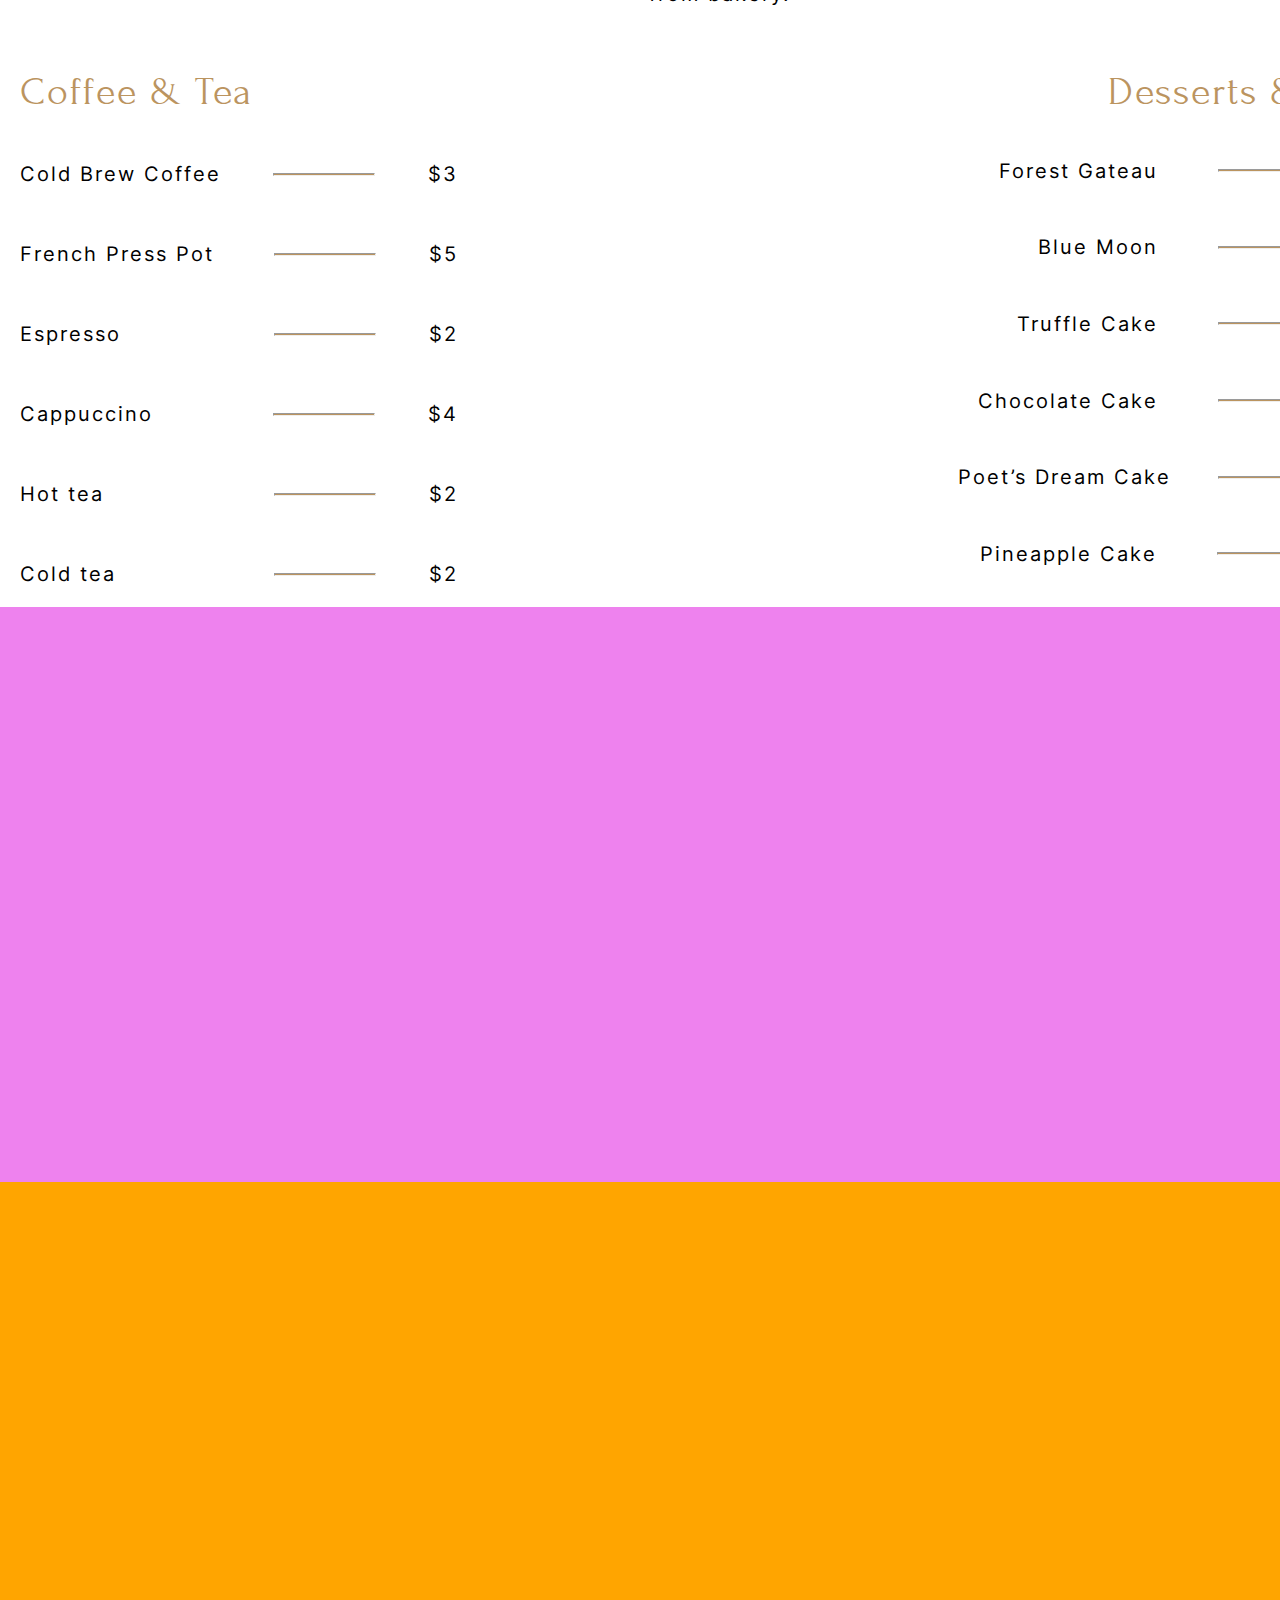
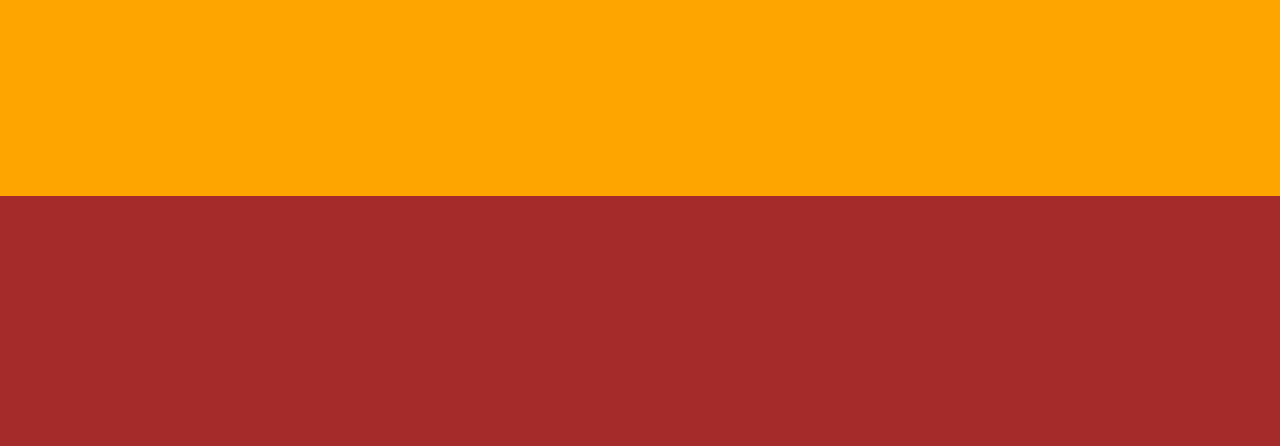
==== commit 9d63ecff: "feat: fill coffee shop section" ====
--- a/library/index.html
+++ b/library/index.html
@@ -121,12 +121,85 @@
                   <p class="desc-text">A timely and revelatory new biography of Queen Elizabeth (and her family) 
                     exploring how the Windsors have evolved and thrived as the modern world has changed around them.
                   </p>
-                  <button class="buy">Buy</button>
+                  <button class="own" disabled>Own</button>
                 </div>
                 <img class="book" src="Assets/book_winter_4.png" alt=""></div>
           </div>
         </section>
-        <section class="CoffeeShop"></section>
+        <section class="CoffeeShop">
+          <h2 class="title">CoffeeShop</h2>
+          <hr class="main-hr">
+          <p class="p-coffee">In our library, we have of cozy coffee shop, welcoming in customers with frothy cappuccinos and friendly conversation. 
+            you can get a favorite book and read in coffee shop. Our barista to cook you best coffee, and also you can try desserts from bakery.
+          </p>
+          <div class="menu">
+            <div class="cafe">
+              <h2 class="cafe-title">Coffee & Tea</h2>
+              <div class="menu-item">
+                <p class="item-name">Cold Brew Coffee</p>
+                <hr class="menu-hr">
+                <p class="price">$3</p>
+              </div>
+              <div class="menu-item">
+                <p class="item-name">French Press Pot</p>
+                <hr class="menu-hr">
+                <p class="price">$5</p></div>
+              <div class="menu-item">
+                <p class="item-name">Espresso</p>
+                <hr class="menu-hr">
+                <p class="price">$2</p>
+              </div>
+              <div class="menu-item">
+                <p class="item-name">Cappuccino</p>
+                <hr class="menu-hr">
+                <p class="price">$4</p>
+              </div>
+              <div class="menu-item">
+                <p class="item-name">Hot tea</p>
+                <hr class="menu-hr">
+                <p class="price">$2</p>
+              </div>
+              <div class="menu-item">
+                <p class="item-name">Cold tea</p>
+                <hr class="menu-hr">
+                <p class="price">$2</p>
+              </div>
+            </div>
+            <div class="desserts">
+              <h2 class="desserts-title">Desserts & Cakes</h2>
+              <div class="menu-item-des">
+                <p class="item-name-des">Forest Gateau</p>
+                <hr class="menu-hr">
+                <p class="price-des">$16</p>
+              </div>
+              <div class="menu-item-des">
+                <p class="item-name-des">Blue Moon</p>
+                <hr class="menu-hr">
+                <p class="price-des">$16</p>
+              </div>
+              <div class="menu-item-des">
+                <p class="item-name-des">Truffle Cake</p>
+                <hr class="menu-hr">
+                <p class="price-des">$15</p>
+              </div>
+              <div class="menu-item-des">
+                <p class="item-name-des">Chocolate Cake</p>
+                <hr class="menu-hr">
+                <p class="price-des">$18</p>
+              </div>
+              <div class="menu-item-des">
+                <p class="item-name-des">Poet’s Dream Cake</p>
+                <hr class="menu-hr">
+                <p class="price-des">$16</p>
+              </div>
+              <div class="menu-item-des">
+                <p class="item-name-des">Pineapple Cake</p>
+                <hr class="menu-hr">
+                <p class="price-des">$14</p>
+              </div>
+            </div>
+          </div>
+        </section>
         <section class="Contacts"></section>
         <section class="LibraryCard"></section>
       </main>
--- a/library/styles.css
+++ b/library/styles.css
@@ -40,7 +40,7 @@
 .CoffeeShop {
   width: 100%;
   height: 841px;
-  background-color: green;
+  background-color: #ffffff;
 }
 .Contacts {
   width: 100%;
@@ -247,7 +247,7 @@
   margin: auto 0 0 auto;
   position: relative;
   left: 20px;
-  top: 1px;
+  top: 2px;
 }
 .description {
   display: flex;
@@ -310,7 +310,128 @@
   font-weight: 700;
   border-radius: 2px;
   border: 1px solid #0c0c0e;
-}
+  cursor: pointer;
+}
+.own {
+  position: absolute;
+  bottom: 20px;
+  width: 75px;
+  height: 30px;
+  background-color: #ffffff;
+  color: #bb945f;
+  text-align: center;
+  font-size: 10px;
+  font-family: Inter;
+  font-weight: 700;
+  border-radius: 2px;
+  border: 1px solid #bb945f;
+}
+.buy:hover {
+  width: 85px;
+  height: 35px;
+}
+.p-coffee {
+  margin: 40px 20px;
+  width: 1400px;
+  height: 120px;
+  text-align: center;
+  font-size: 20px;
+  font-family: Inter;
+  line-height: 40px;
+  letter-spacing: 2px;
+}
+.menu {
+  display: flex;
+  justify-content: space-between;
+  width: 1400px;
+  height: 520px;
+  margin-left: 20px;
+}
+.cafe {
+  display: flex;
+  flex-direction: column;
+  flex-wrap: wrap;
+  justify-content: space-between;
+  width: 438px;
+  height: 540px;
+}
+.desserts {
+  display: flex;
+  flex-direction: column;
+  flex-wrap: wrap;
+  justify-content: space-between;
+  width: 482px;
+  height: 520px;
+}
+.cafe-title {
+  font-size: 40px;
+  font-family: Forum;
+  font-weight: 40px;
+  letter-spacing: 2px;
+  color: #bb945f;
+  text-align: left;
+}
+.desserts-title {
+  font-size: 40px;
+  font-family: Forum;
+  font-weight: 40px;
+  letter-spacing: 2px;
+  color: #bb945f;
+  text-align: right;
+}
+.menu-item {
+  display: flex;
+  align-items: center;
+  width: 438px;
+  height: 40px;
+}
+.menu-item-des {
+  display: flex;
+  align-items: center;
+  width: auto;
+  height: 40px;
+  margin-left: auto;
+  box-sizing: border-box;
+}
+.item-name {
+  font-size: 20px;
+  font-family: Inter;
+  line-height: 40px;
+  letter-spacing: 2px;
+  white-space: nowrap;
+  width: 200px;
+}
+.price {
+  font-size: 20px;
+  font-family: Inter;
+  line-height: 40px;
+  letter-spacing: 2px;
+  white-space: nowrap;
+}
+.item-name-des {
+  font-size: 20px;
+  font-family: Inter;
+  line-height: 40px;
+  letter-spacing: 2px;
+  white-space: nowrap;
+  width: 200px;
+  margin-right: 60px;
+  text-align: right;
+}
+.price-des {
+  font-size: 20px;
+  font-family: Inter;
+  line-height: 40px;
+  letter-spacing: 2px;
+  white-space: nowrap;
+  margin-left: 60px;
+}
+.menu-hr {
+  width: 100px;
+  height: 1px;
+  background-color: #bb945f;
+}
+
 @font-face {
   font-family: "Forum";
   src: url(Assets/Fonts/Forum-Regular.ttf);
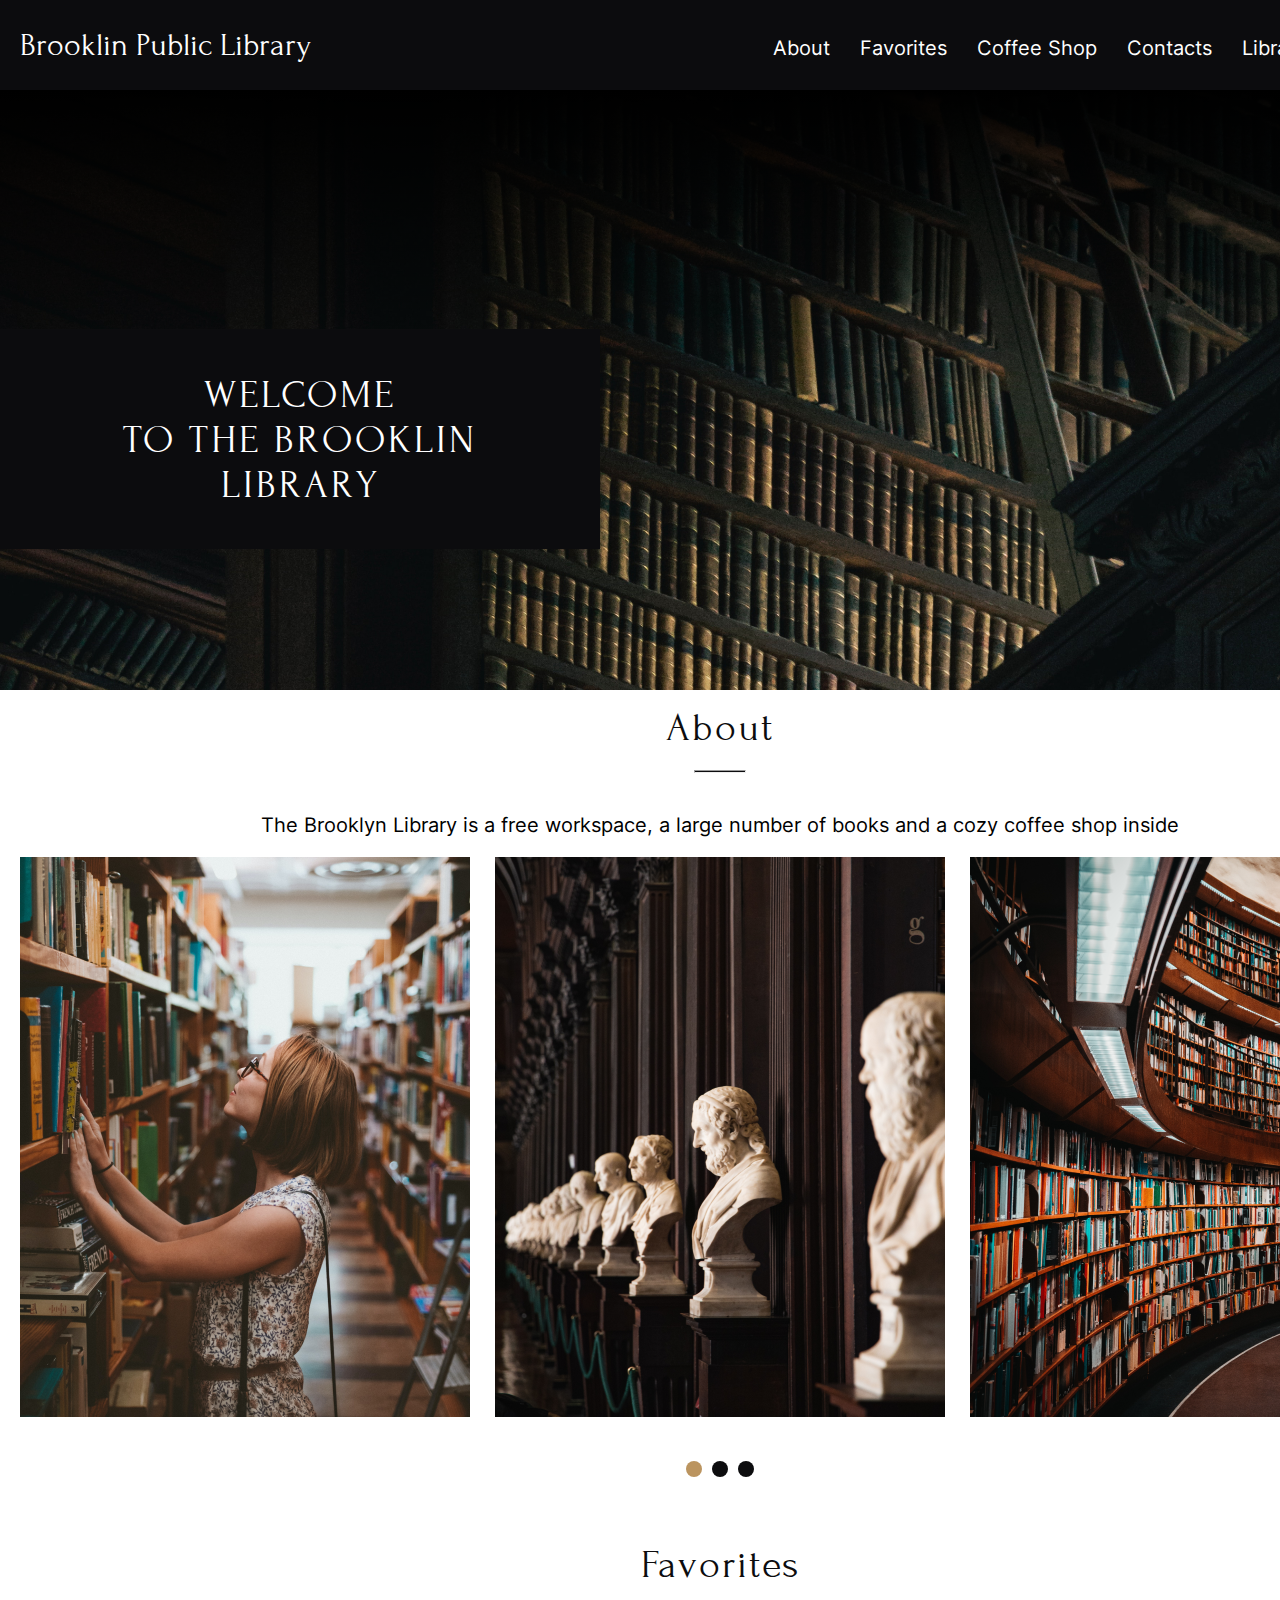
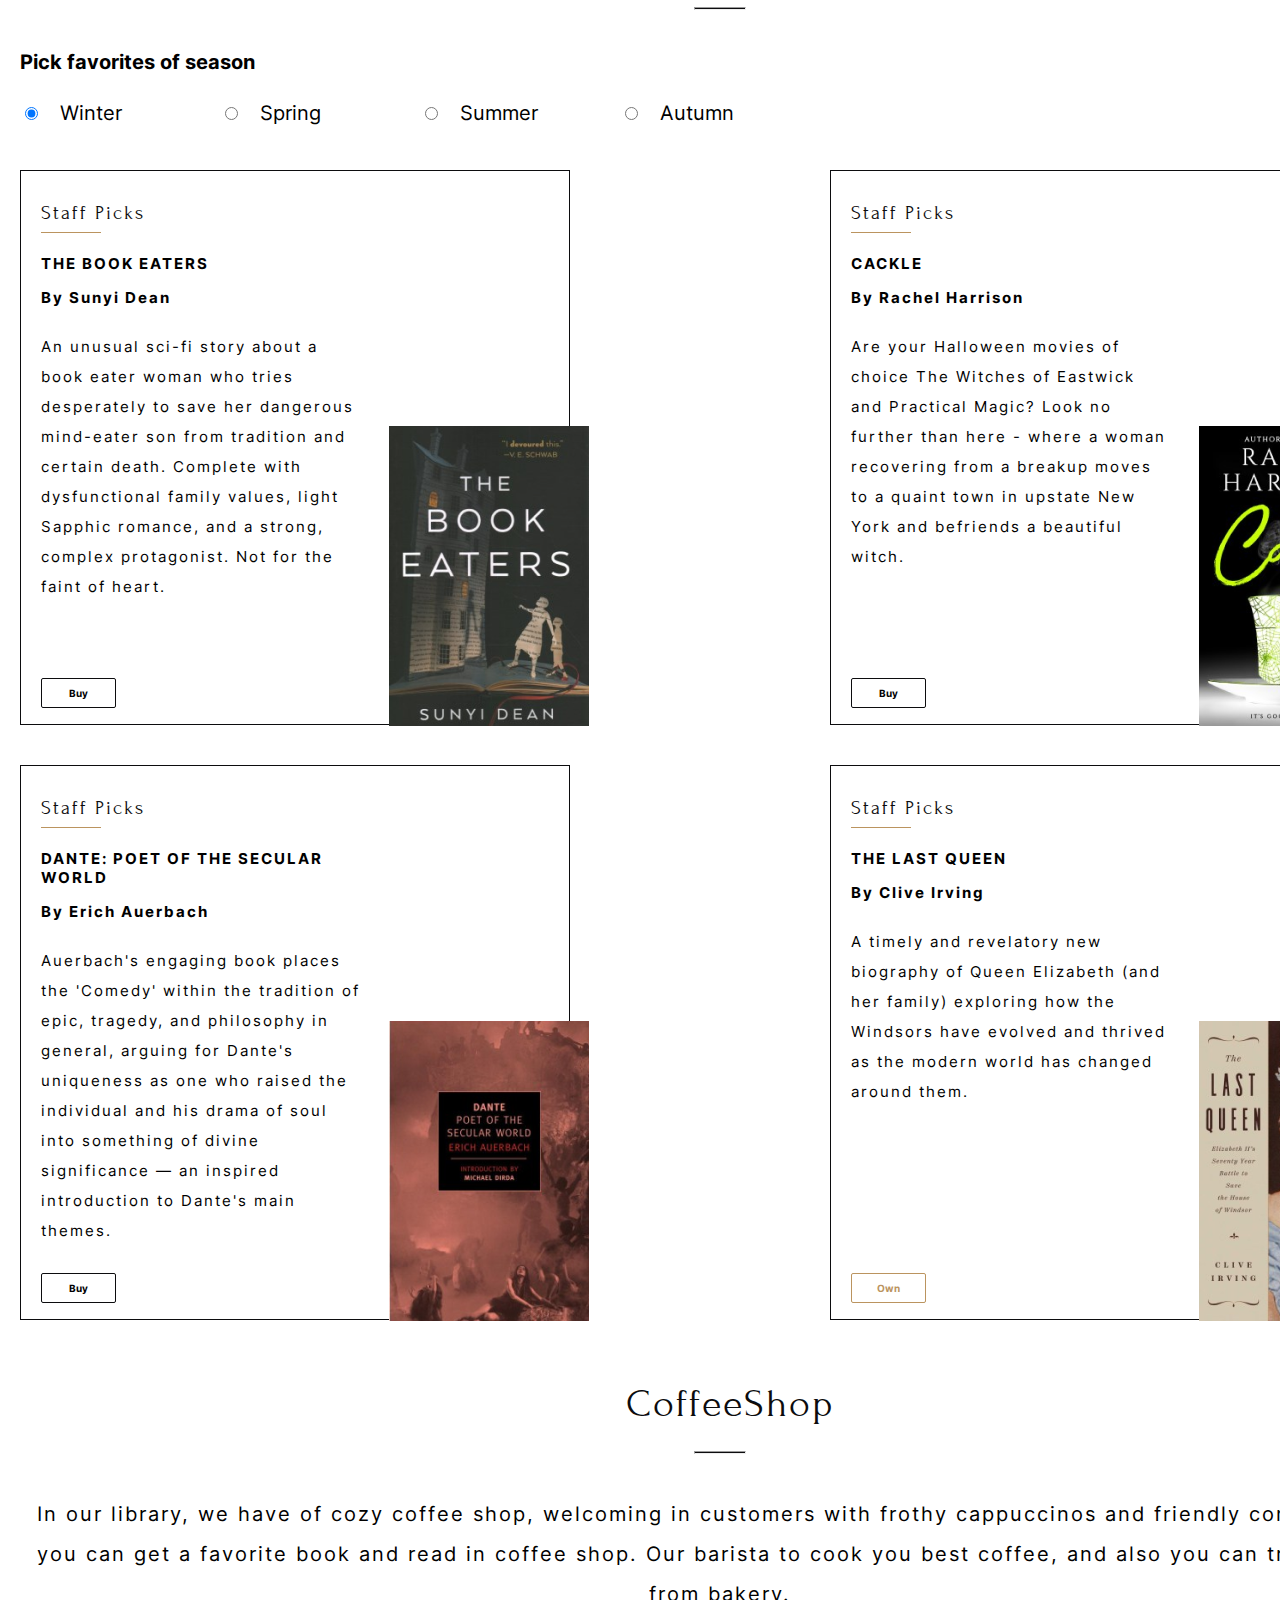
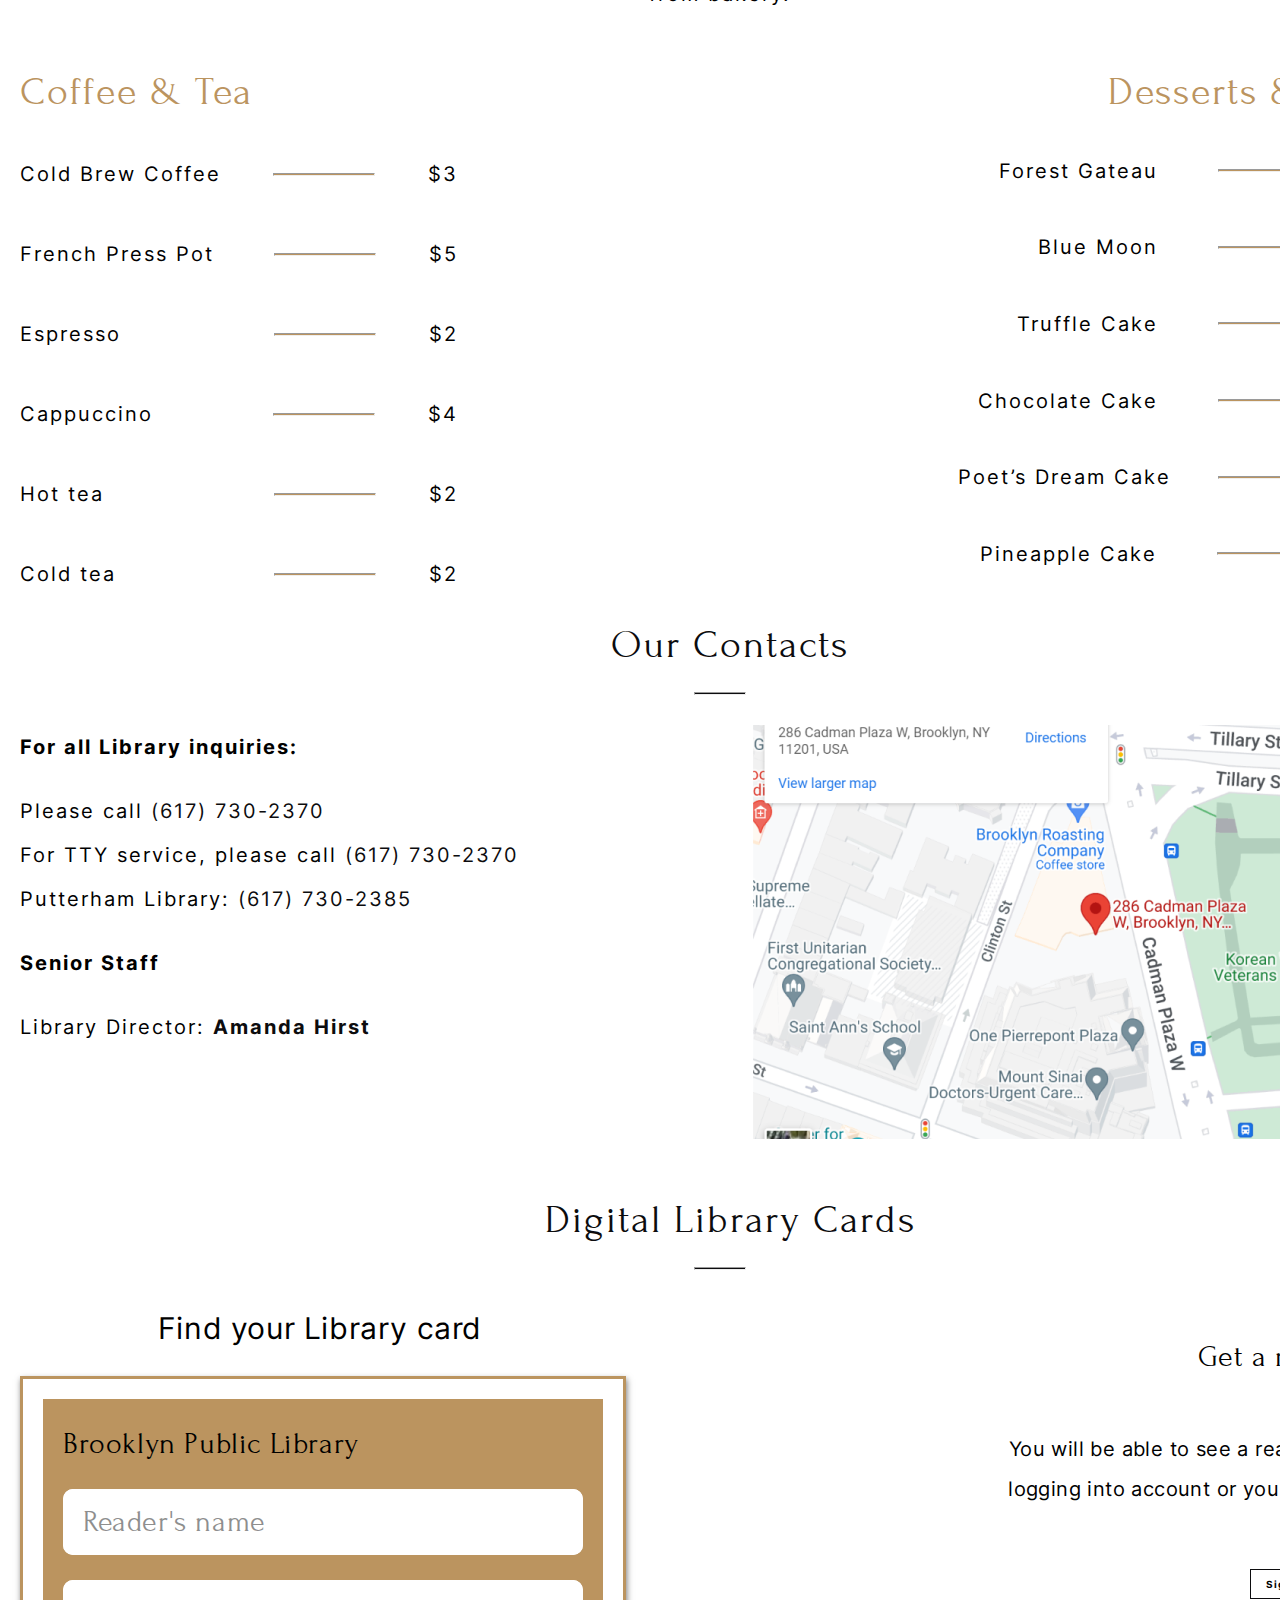
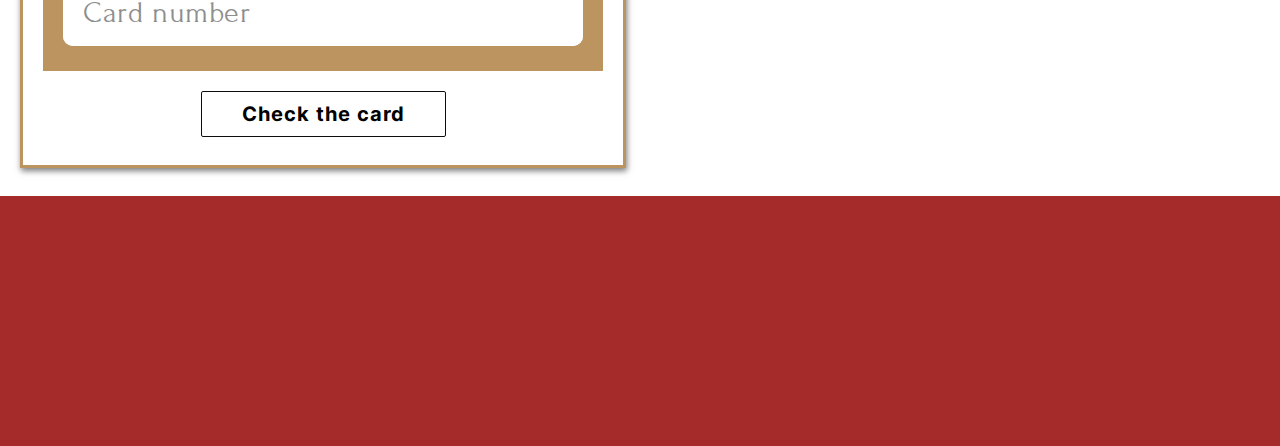
==== commit b71ddcb9: "feat: fill our contacts and library card sections" ====
--- a/library/index.html
+++ b/library/index.html
@@ -200,8 +200,46 @@
             </div>
           </div>
         </section>
-        <section class="Contacts"></section>
-        <section class="LibraryCard"></section>
+        <section class="Contacts">
+          <h2 class="title">Our Contacts</h2>
+          <hr class="main-hr">
+          <img class="map" src="Assets/Map.png" alt="">
+          <p class="con-bold">For all Library inquiries:</p>
+          <p class="con">Please call <a class="number" href="tel:+6177302370">(617) 730-2370</a></p>
+          <p class="con">For TTY service, please call <a class="number" href="tel:+6177302370">(617) 730-2370</a></p>
+          <p class="con">Putterham Library: <a class="number" href="tel:+6177302385">(617) 730-2385</a></p>
+          <p class="con-bold">Senior Staff</p>
+          <p class="con">Library Director: <a class="mailto" href="mailto:AmandaHirst@gmail.com">Amanda Hirst</a></p>
+        </section>
+        <section class="LibraryCard">
+          <h2 class="title">Digital Library Cards</h2>
+          <hr class="main-hr">
+          <div class="cards-block">
+            <div class="find">
+              <p class="find-title">Find your Library card</p>
+              <div class="card-body">
+                <div class="card">
+                  <p class="card-title">Brooklyn Public Library</p>
+                  <form action="">
+                    <input type="text" placeholder="Reader's name">
+                  </form>
+                  <form action="">
+                    <input type="text" placeholder="Card number">
+                  </form>
+                </div>
+                <button class="check">Check the card</button>
+              </div>
+            </div>
+            <div class="get">
+              <p class="get-title">Get a reader card</p>
+              <p class="get-text">You will be able to see a reader card after logging into account or you can register a new account</p>
+              <div class="buttons">
+                <button >Sign Up</button>
+                <button >Log in</button>
+              </div>
+            </div>
+          </div>
+        </section>
       </main>
       <footer class="footer"></footer>
     </div>
--- a/library/styles.css
+++ b/library/styles.css
@@ -45,12 +45,12 @@
 .Contacts {
   width: 100%;
   height: 575px;
-  background-color: violet;
+  background-color: #ffffff;
 }
 .LibraryCard {
   width: 100%;
   height: 614px;
-  background-color: orange;
+  background-color: #ffffff;
 }
 .footer {
   width: 100%;
@@ -313,6 +313,7 @@
   cursor: pointer;
 }
 .own {
+  pointer-events: none;
   position: absolute;
   bottom: 20px;
   width: 75px;
@@ -325,10 +326,6 @@
   font-weight: 700;
   border-radius: 2px;
   border: 1px solid #bb945f;
-}
-.buy:hover {
-  width: 85px;
-  height: 35px;
 }
 .p-coffee {
   margin: 40px 20px;
@@ -431,7 +428,161 @@
   height: 1px;
   background-color: #bb945f;
 }
-
+.con-bold {
+  font-size: 20px;
+  font-family: Inter;
+  font-weight: 700;
+  letter-spacing: 2px;
+  margin-left: 20px;
+  margin-bottom: 40px;
+  margin-top: 40px;
+}
+.con {
+  font-size: 20px;
+  font-family: Inter;
+  letter-spacing: 2px;
+  margin-left: 20px;
+}
+.mailto {
+  font-weight: 700;
+  text-decoration: none;
+  color: #0c0c0e;
+}
+.number {
+  text-decoration: none;
+  color: #0c0c0e;
+}
+.map {
+  position: relative;
+  bottom: 10px;
+  float: right;
+}
+.cards-block {
+  display: flex;
+  justify-content: space-between;
+  width: 1400px;
+  height: 453px;
+  margin-left: 20px;
+}
+.find {
+  width: 600px;
+  height: 453px;
+}
+.find-title {
+  font-size: 30px;
+  font-family: Inter;
+  letter-spacing: 0.6px;
+  text-align: center;
+  margin-top: 0;
+  margin-bottom: 30px;
+}
+.card-body {
+  display: flex;
+  flex-direction: column;
+  flex-wrap: wrap;
+  align-items: center;
+  width: 600px;
+  height: 386px;
+  border: 3px solid #bb945f;
+  box-shadow: 0.5px 3px 6px #7c7c7c;
+}
+.card-title {
+  font-size: 30px;
+  font-family: Forum;
+  line-height: 50px;
+  letter-spacing: 0.6px;
+  margin: 20px 20px;
+}
+.card {
+  width: 560px;
+  height: 272px;
+  margin: 20px auto;
+  background-color: #bb945f;
+}
+.card form {
+  width: 520px;
+  height: 66px;
+  border-radius: 10px;
+  background-color: #ffffff;
+  margin: 20px 20px 25px 20px;
+}
+.card input {
+  width: 520px;
+  height: 66px;
+  border-radius: 10px;
+  background-color: #ffffff;
+  border: none;
+  font-size: 30px;
+  font-family: Forum;
+  line-height: 50px;
+  letter-spacing: 0.6px;
+  padding: 8px 20px;
+  box-sizing: border-box;
+}
+input::placeholder {
+  font-size: 30px;
+  font-family: Forum;
+  line-height: 50px;
+  letter-spacing: 0.6px;
+  color: #8e8e8e;
+  margin-left: 100px;
+}
+.check {
+  width: auto;
+  height: auto;
+  padding: 10px 40px;
+  background-color: #ffffff;
+  text-align: center;
+  font-size: 20px;
+  font-family: Inter;
+  font-weight: 700;
+  letter-spacing: 1px;
+  border: 1px solid #0c0c0e;
+  border-radius: 2px;
+}
+.get {
+  display: flex;
+  flex-direction: column;
+  align-items: end;
+  width: 456px;
+  height: 253px;
+}
+.get-title {
+  text-align: right;
+  font-size: 30px;
+  font-family: Forum;
+  letter-spacing: 0.6px;
+  margin-bottom: 35px;
+}
+.get-text {
+  width: 100%;
+  text-align: right;
+  font-size: 20px;
+  font-family: Inter;
+  letter-spacing: 0.4px;
+  line-height: 40px;
+}
+.buttons {
+  display: flex;
+  justify-content: space-between;
+  width: 170px;
+  height: 30px;
+}
+.get button {
+  width: 75px;
+  height: 30px;
+  background-color: #ffffff;
+  font-size: 10px;
+  font-family: Inter;
+  font-weight: 700;
+  letter-spacing: 1px;
+  border: 1px solid #0c0c0e;
+}
+button:hover {
+  background-color: #bb945f;
+  border-color: #bb945f;
+  color: #0c0c0e;
+}
 @font-face {
   font-family: "Forum";
   src: url(Assets/Fonts/Forum-Regular.ttf);
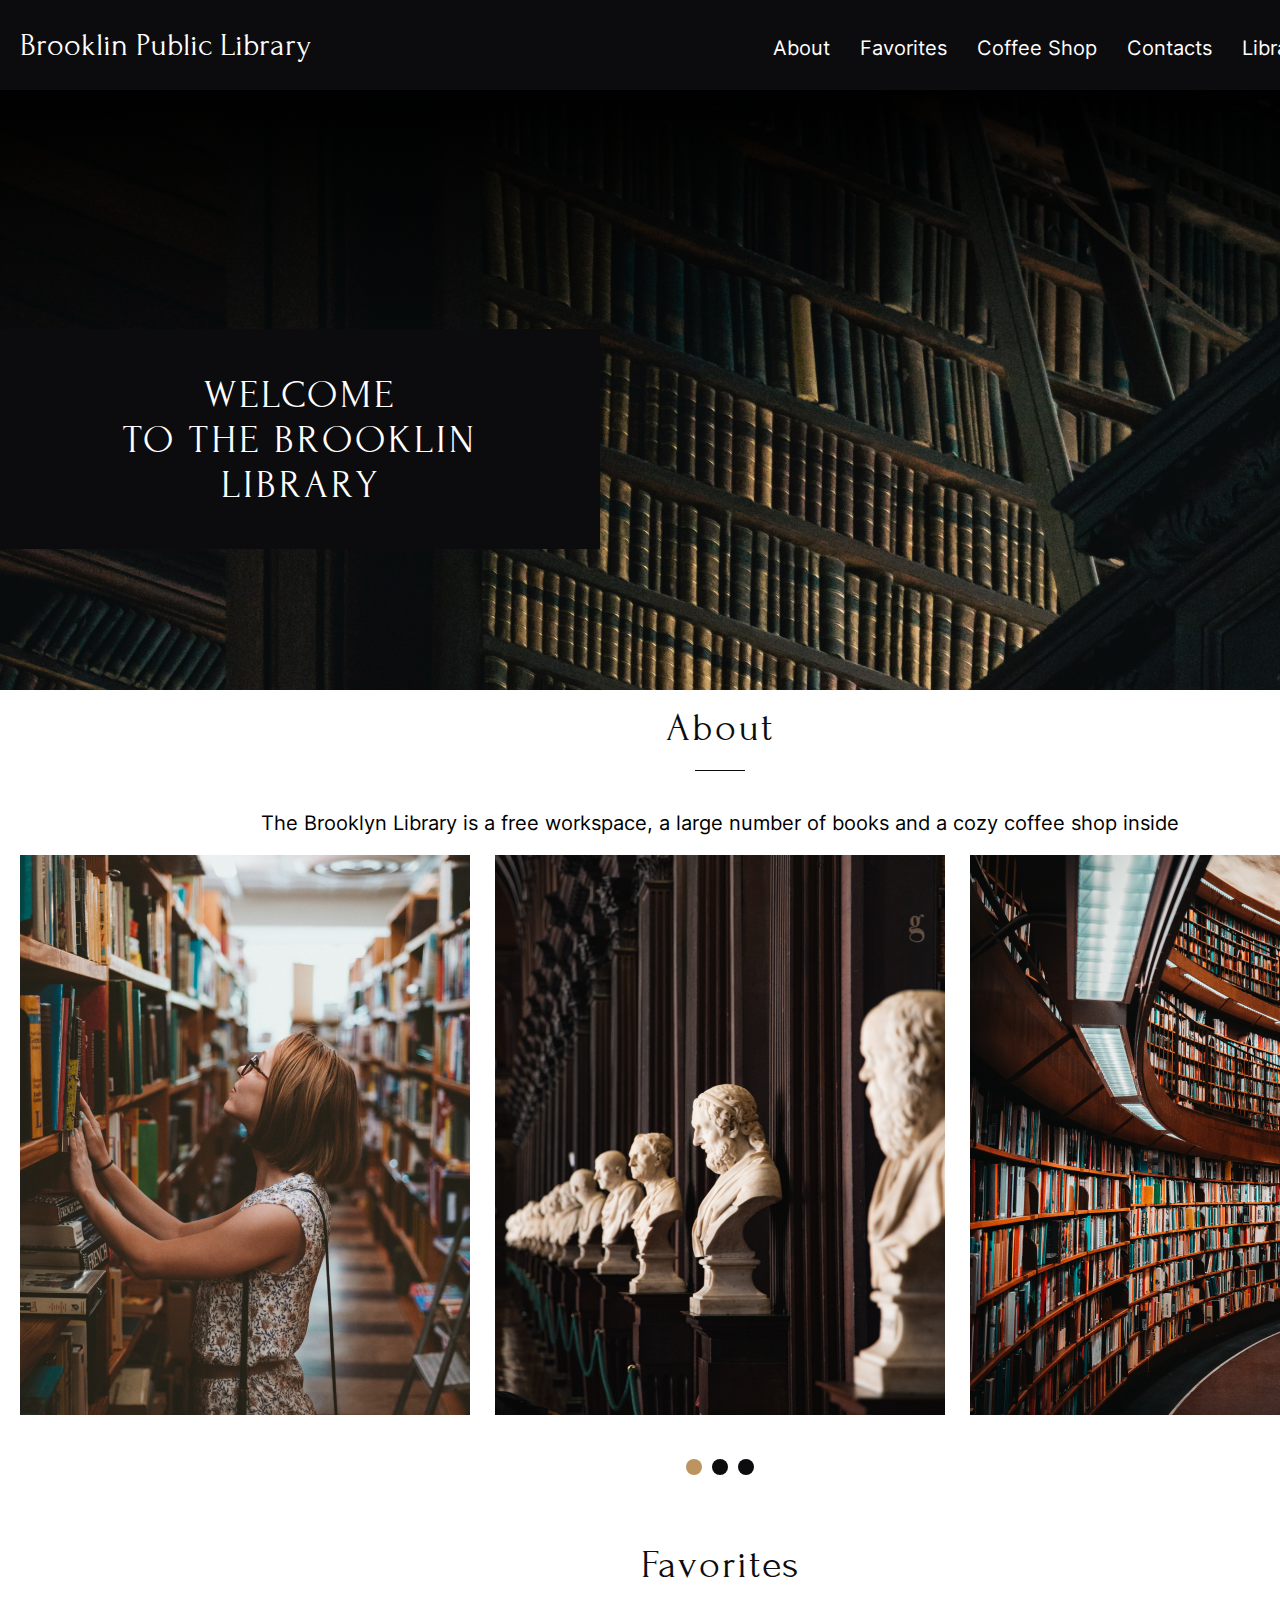
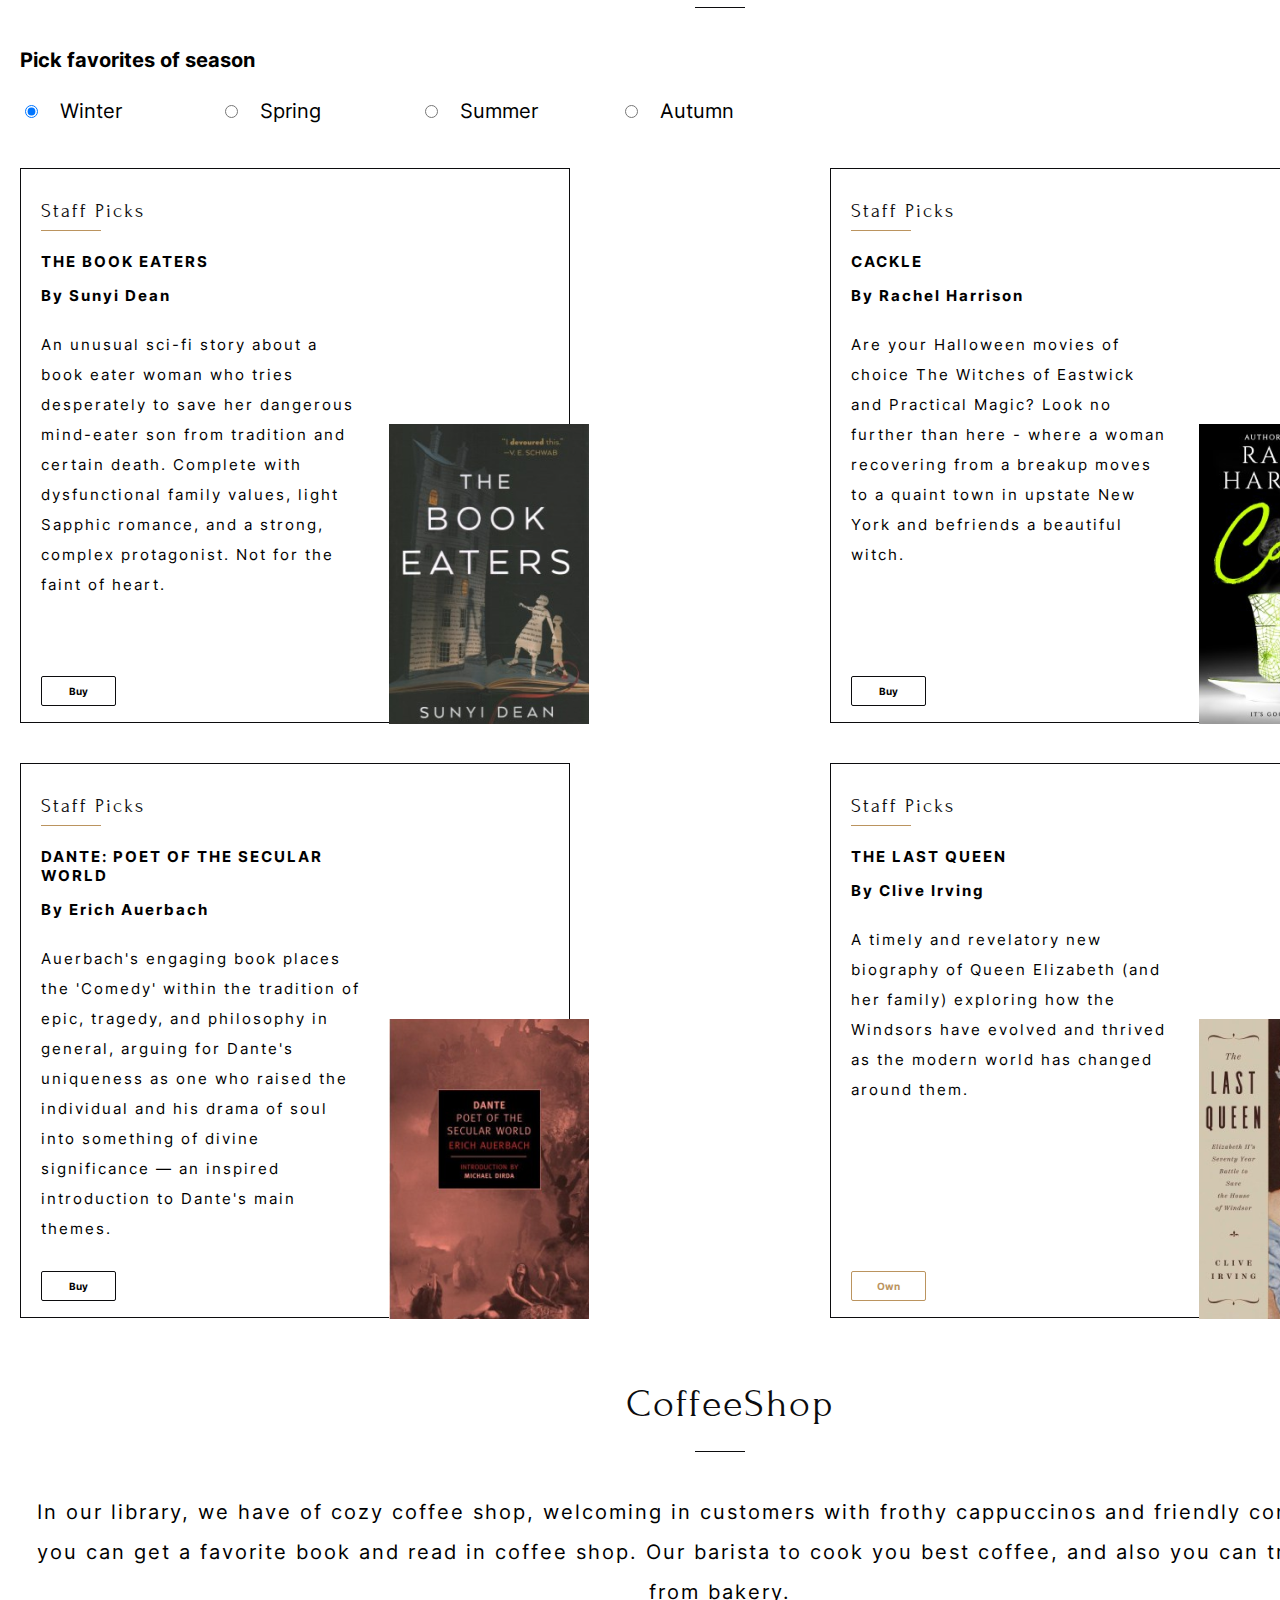
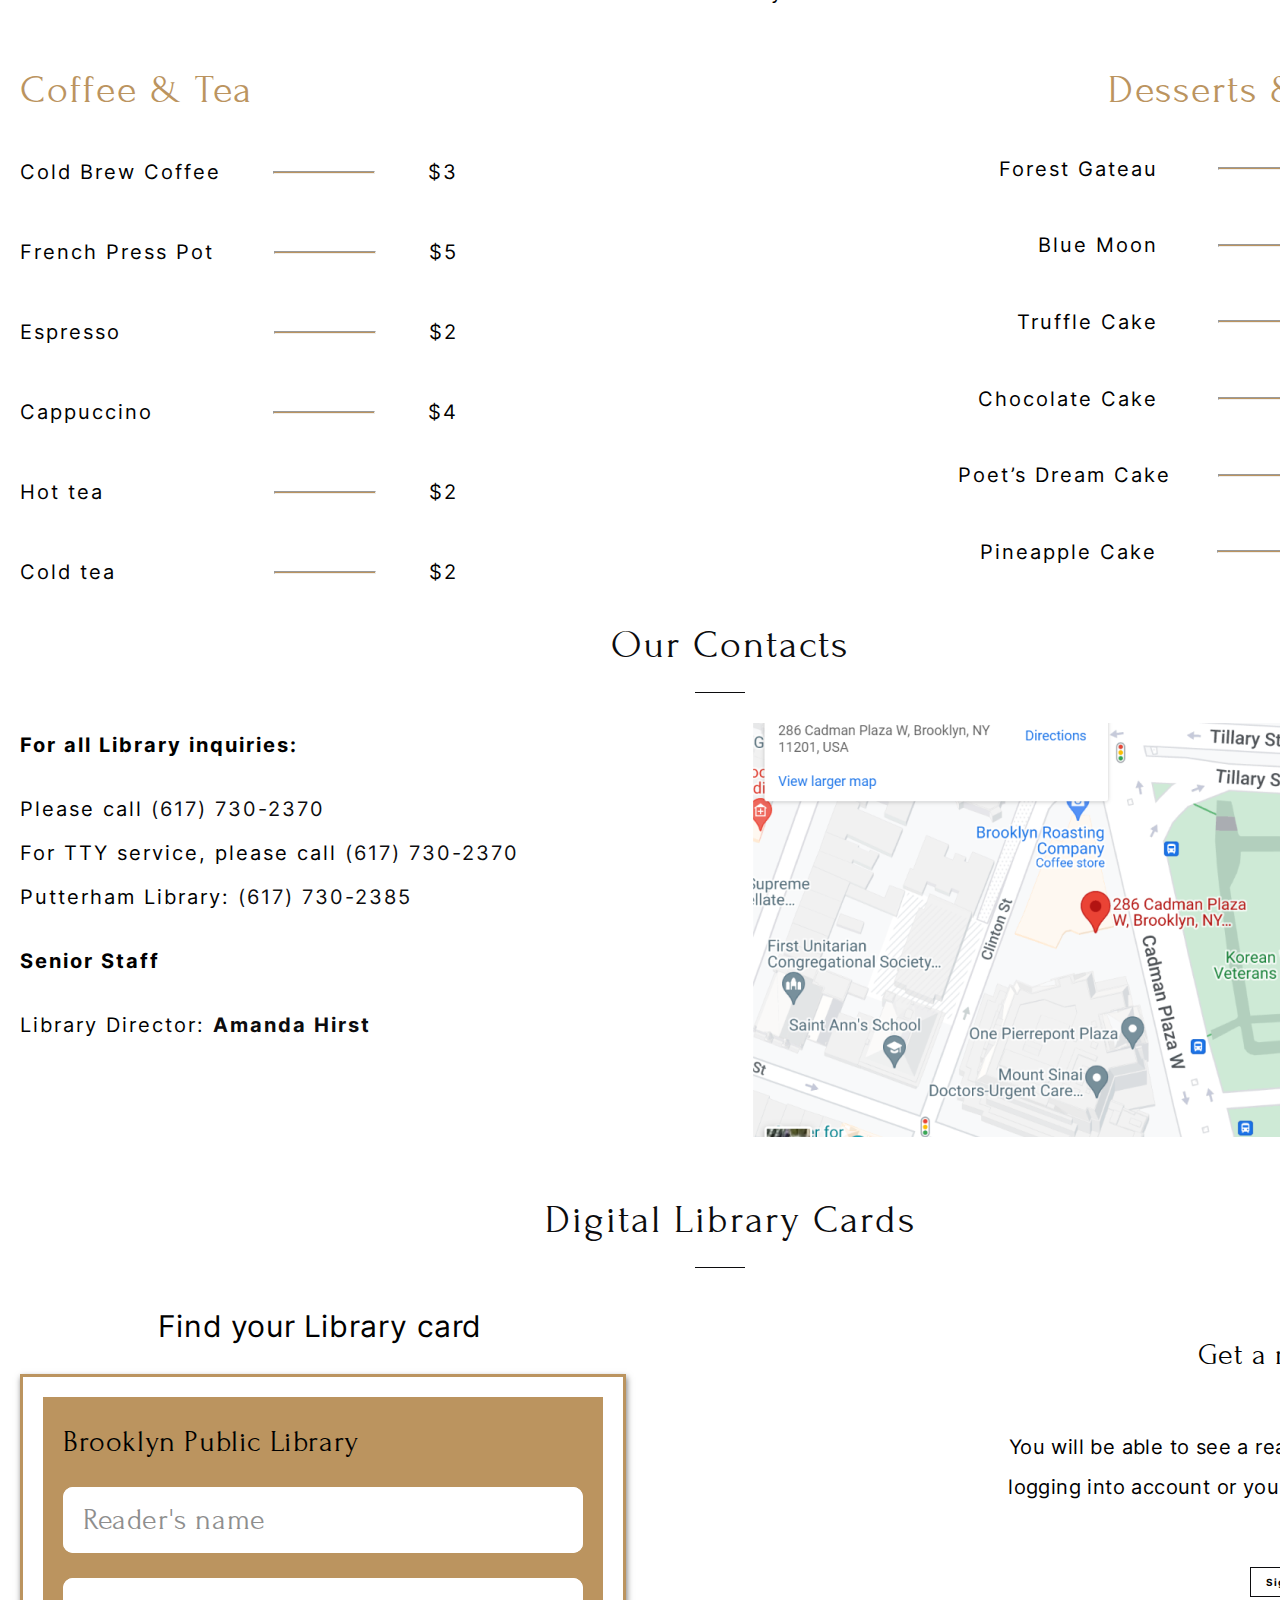
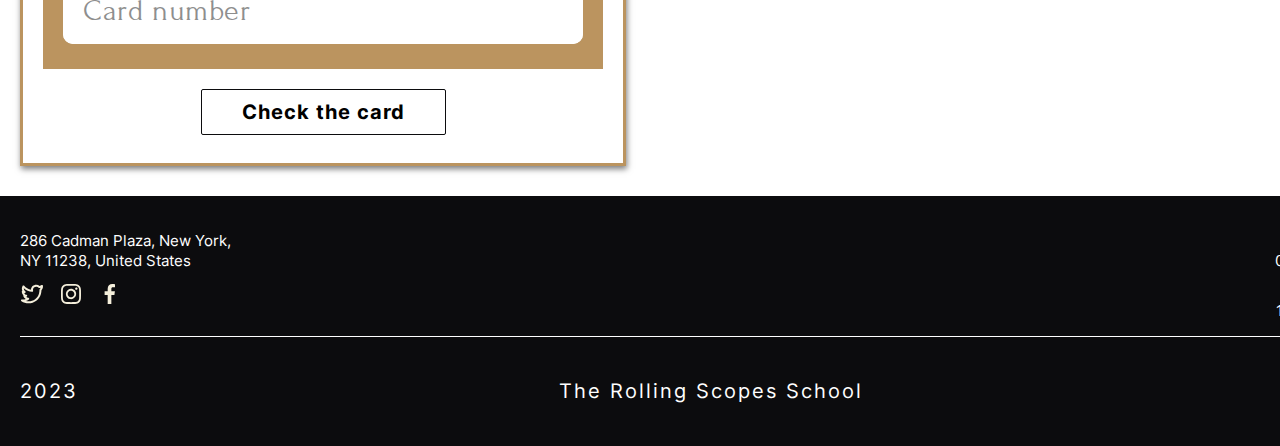
==== commit 1b3a9b0b: "feat: fill footer section" ====
--- a/library/index.html
+++ b/library/index.html
@@ -241,7 +241,26 @@
           </div>
         </section>
       </main>
-      <footer class="footer"></footer>
+      <footer class="footer">
+        <div class="line-1">
+          <p class="adress"><a class="no-link" href="https://goo.gl/maps/QDQNkm9qXBB8mH6N8">286 Cadman Plaza, New York, NY 11238, United States</a></p>
+          <p class="time">Mon - Fri<br>08:00 am - 07:00 pm</p>
+        </div>
+        <div class="line-2">
+          <div class="social-medea">
+            <a href="https://twitter.com/elonmusk"><img src="Assets/u_twitter-alt.svg" alt=""></a>
+            <a href="https://www.instagram.com/elonrmuskk/"><img src="Assets/u_instagram.svg" alt=""></a>
+            <a href="https://www.facebook.com/groups/ElonMusk/"><img src="Assets/u_facebook-f.svg" alt=""></a>
+          </div>
+          <p class="time">Sat - Sun<br>10:00 am - 06:00 pm</p>
+        </div>
+        <hr>
+        <div class="line-3">
+          <p>2023</p>
+          <p>The Rolling Scopes School</p>
+          <p><a class="no-link" href="https://github.com/LovkiyZerg">Leonid</a></p>
+        </div>
+      </footer>
     </div>
   </body>
 </html>
--- a/library/styles.css
+++ b/library/styles.css
@@ -55,7 +55,9 @@
 .footer {
   width: 100%;
   height: 250px;
-  background-color: brown;
+  box-sizing: border-box;
+  padding: 20px;
+  background-color: #0c0c0e;
 }
 h1 {
   font-family: forum;
@@ -134,6 +136,7 @@
   width: 50px;
   height: 1px;
   background-color: #0c0c0e;
+  border: none;
 }
 .p-about {
   text-align: center;
@@ -582,6 +585,76 @@
   background-color: #bb945f;
   border-color: #bb945f;
   color: #0c0c0e;
+  transition-duration: 500ms;
+}
+.line-1 {
+  display: flex;
+  justify-content: space-between;
+  width: 1400px;
+  height: 40px;
+  margin-bottom: 10px;
+}
+.adress {
+  width: 229px;
+  height: 40px;
+  font-size: 15px;
+  font-family: Inter;
+  color: #ffffff;
+  line-height: 20px;
+}
+.no-link {
+  text-decoration: none;
+  color: #ffffff;
+}
+.time {
+  width: 149px;
+  height: 40px;
+  text-align: right;
+  font-size: 15px;
+  font-family: Inter;
+  color: #ffffff;
+  line-height: 20px;
+}
+.line-2 {
+  display: flex;
+  justify-content: space-between;
+  width: 1400px;
+  height: 40px;
+  margin-bottom: 30px;
+}
+.social-medea {
+  display: flex;
+  justify-content: space-between;
+  width: 102px;
+  height: 24px;
+  align-self: flex-end;
+}
+.social-medea img {
+  align-self: center;
+}
+footer hr {
+  width: 1400;
+  height: 1px;
+  background-color: #ffffff;
+  border: none;
+  margin-top: 30px;
+  margin-left: auto;
+  margin-right: auto;
+}
+.line-3 {
+  display: flex;
+  justify-content: space-between;
+  width: 1400px;
+  height: 22px;
+  margin-top: 44px;
+}
+.line-3 p {
+  margin: 0;
+  font-size: 20px;
+  font-family: Inter;
+  letter-spacing: 2px;
+  color: #ffffff;
+  line-height: 20px;
 }
 @font-face {
   font-family: "Forum";
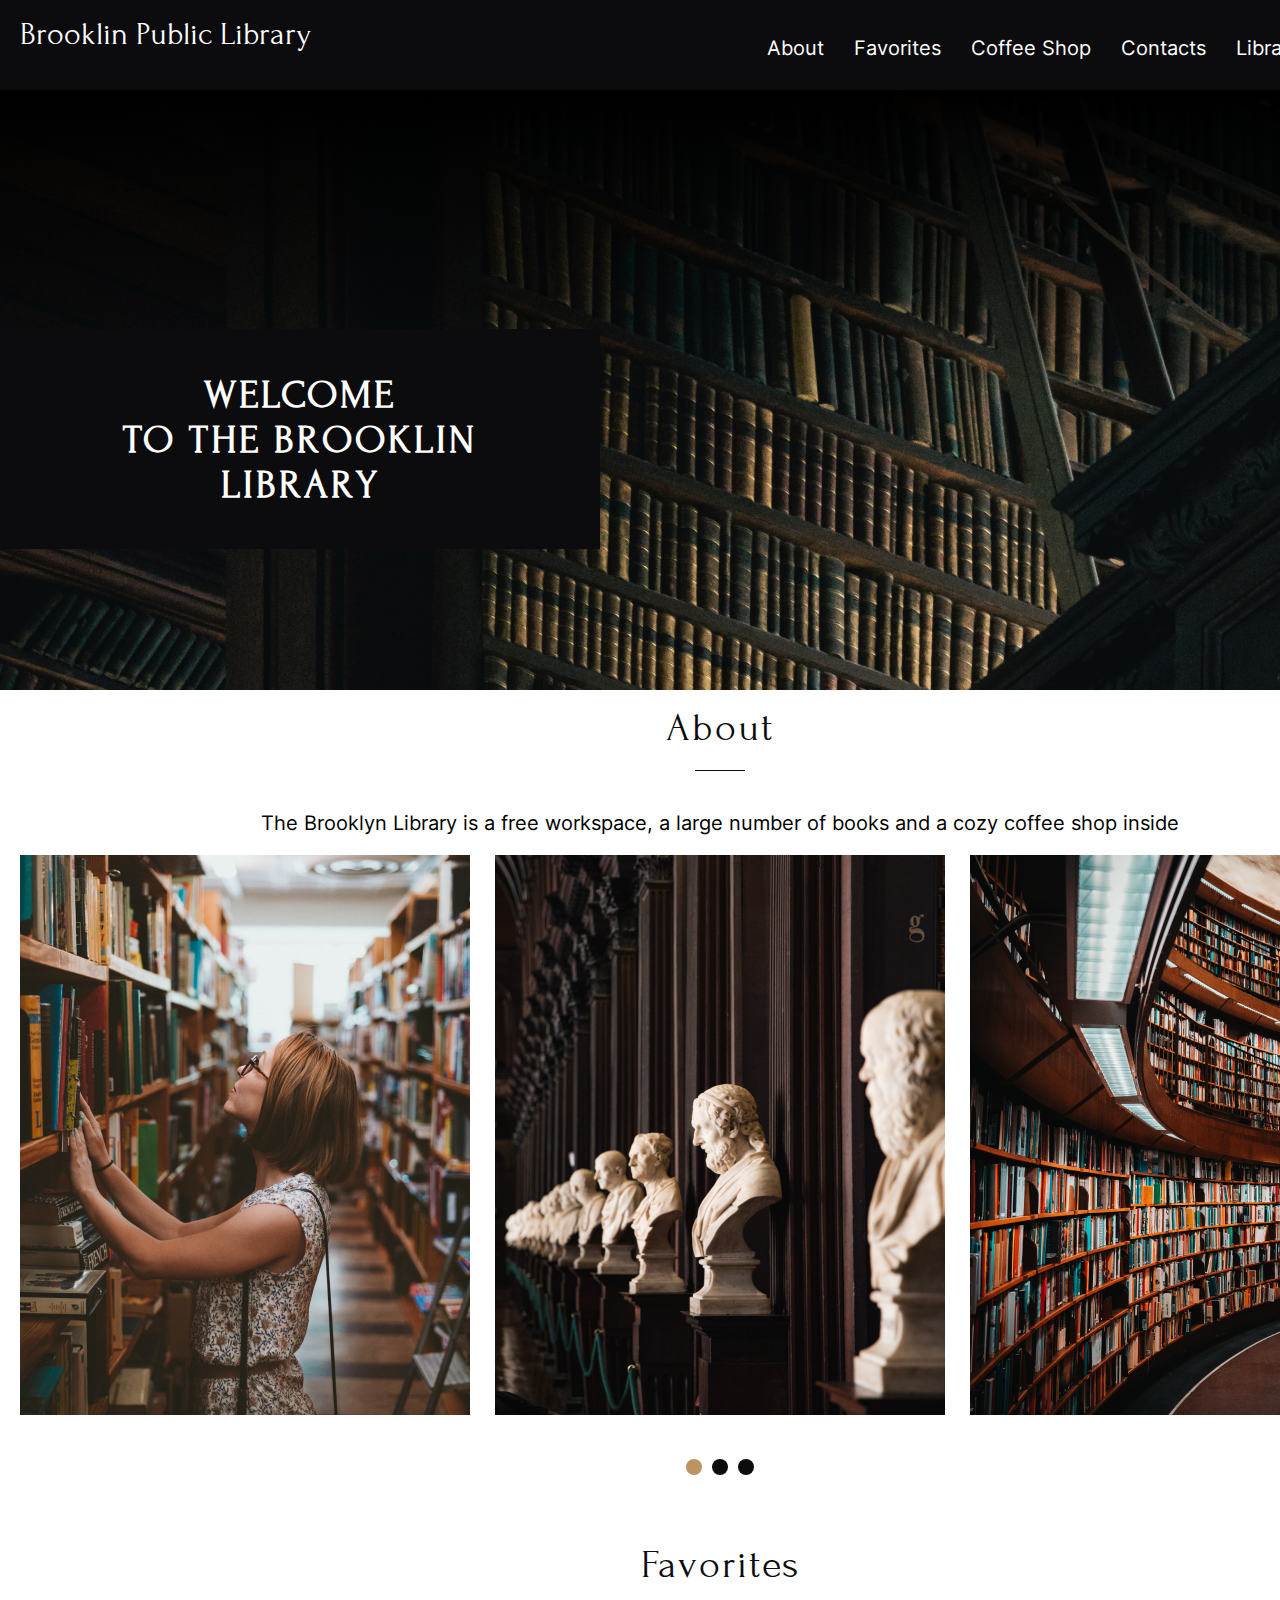
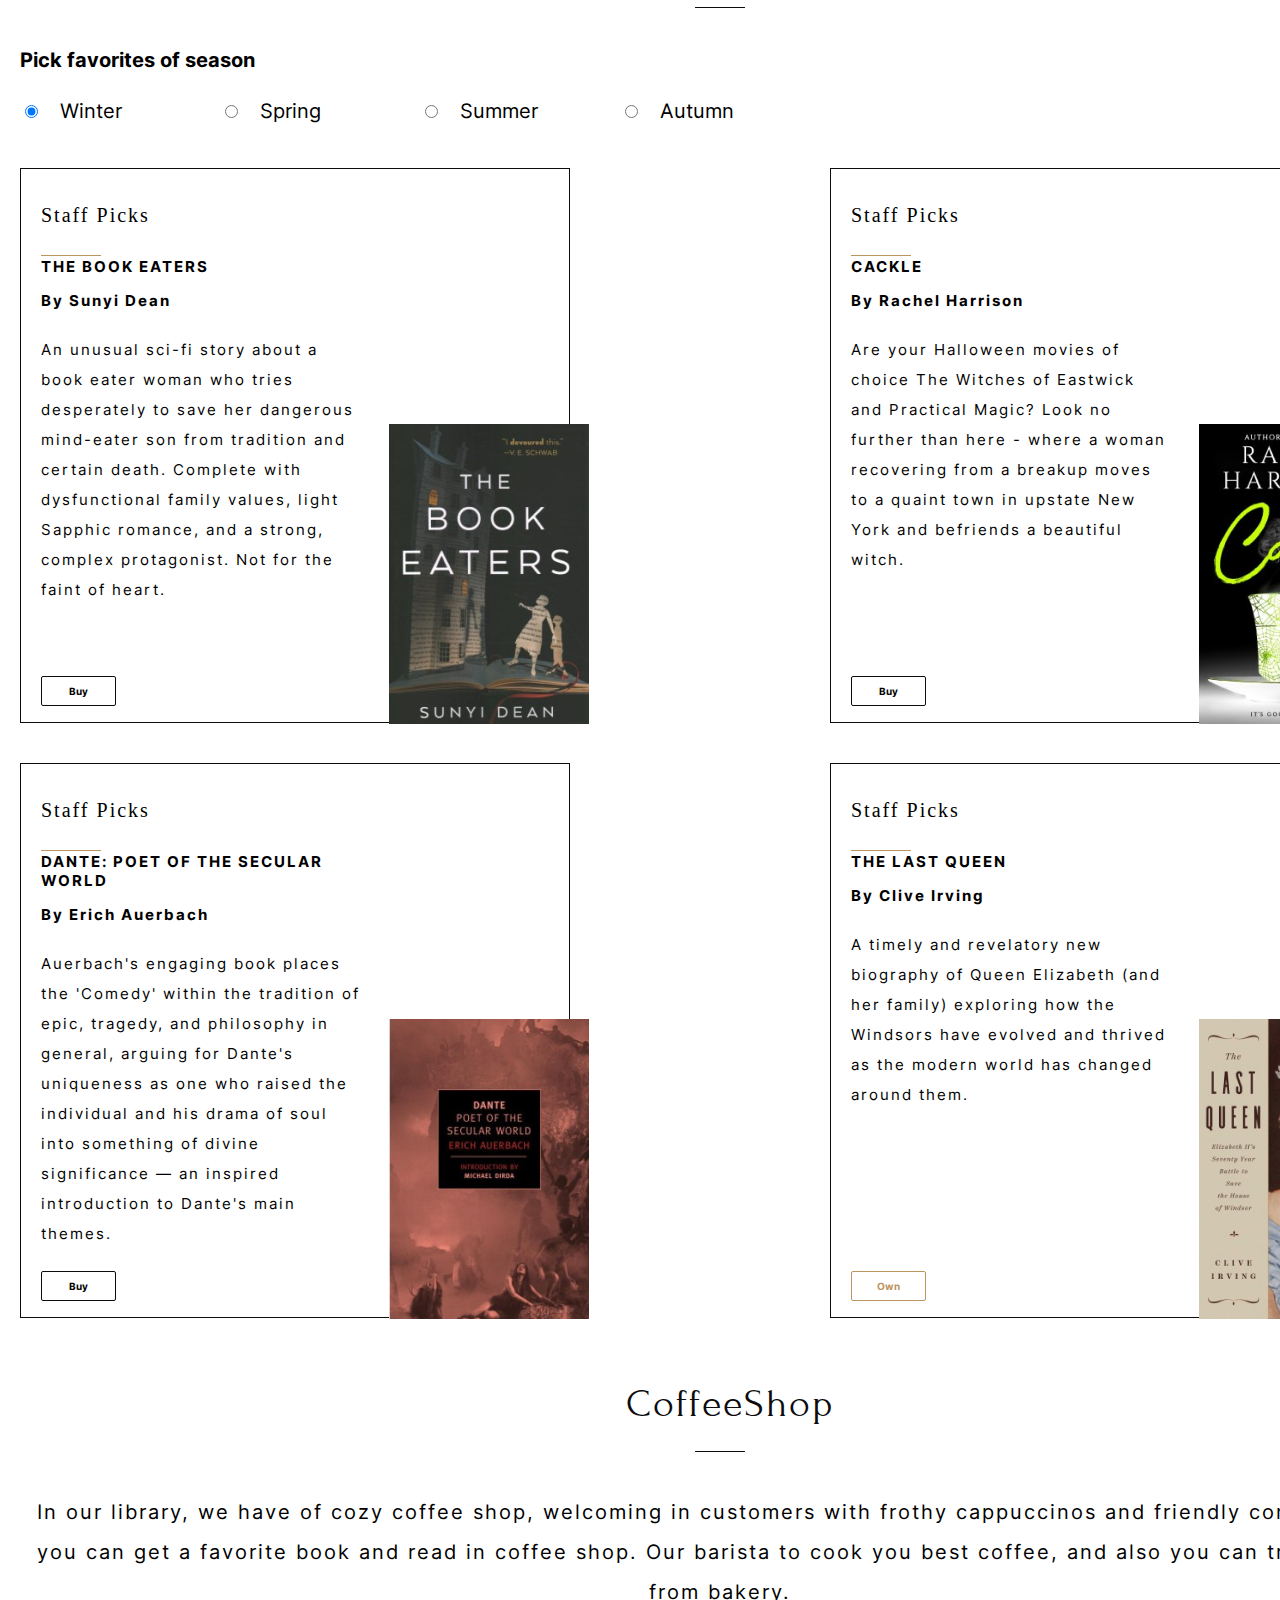
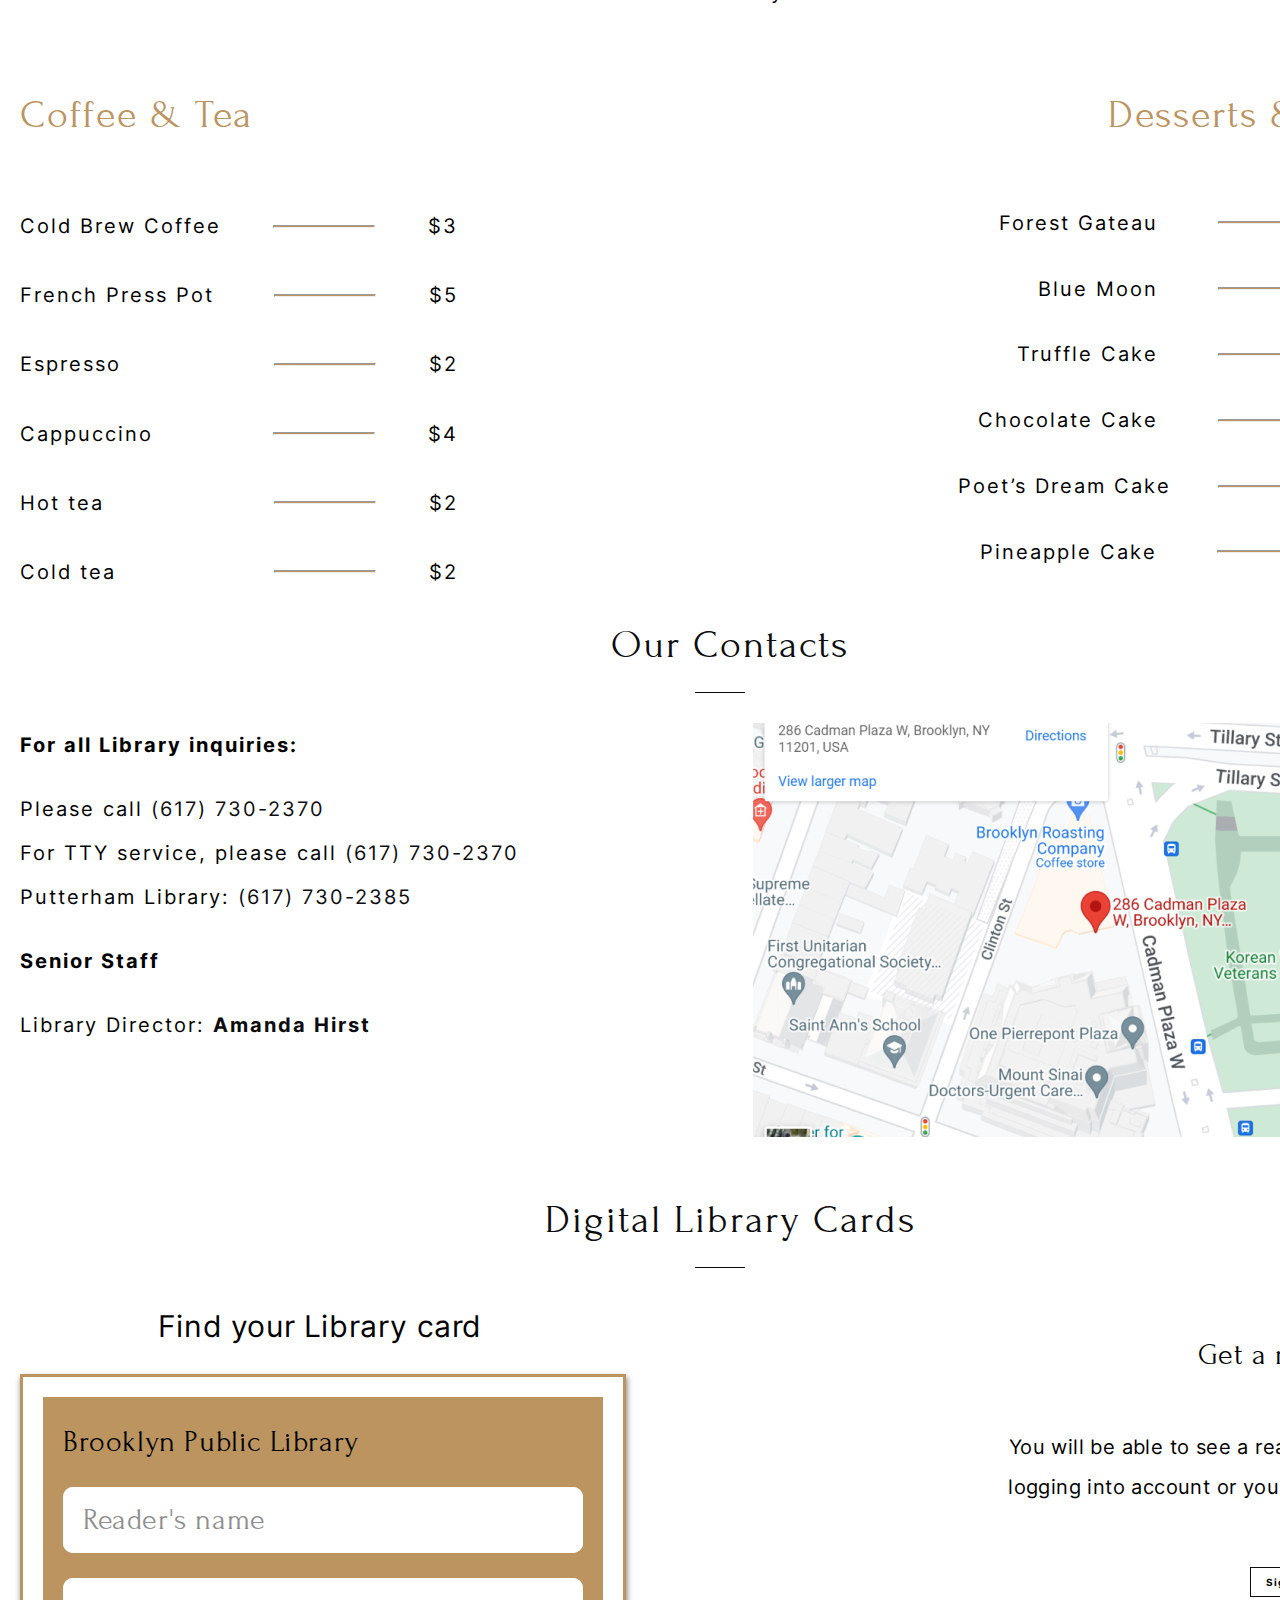
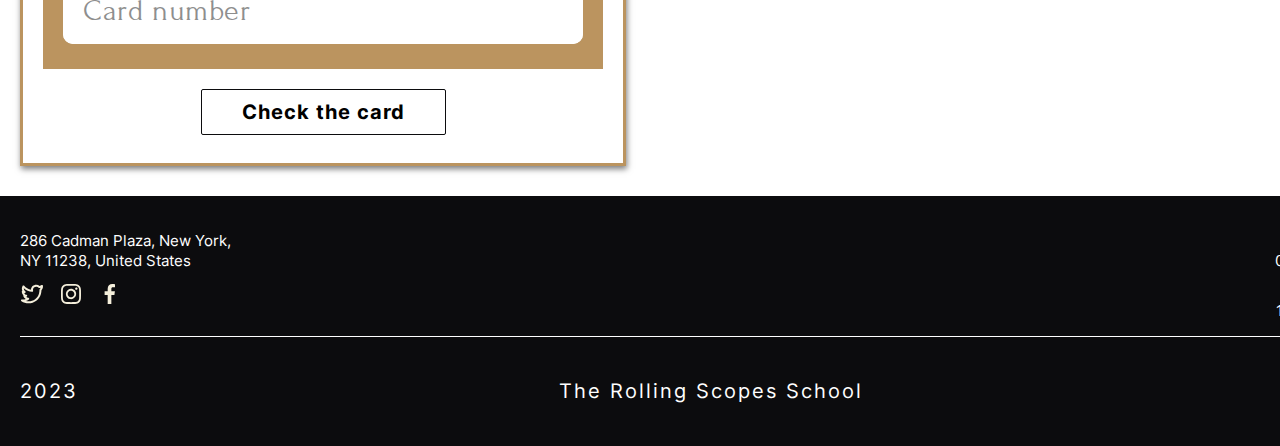
==== commit 9ea90a1d: "refactor: final refactoring" ====
--- a/library/index.html
+++ b/library/index.html
@@ -9,43 +9,49 @@
   <body>
     <div class="container">
       <header class="header">
-        <span class="title">
-          <h1>Brooklin Public Library</h1>
-        </span>
+        <h1 class="title">Brooklin Public Library</h1>
         <nav class="nav">
           <ul class="nav-list">
-            <li class="nav-item"><a class="nav-link" href="">About</a></li>
-            <li class="nav-item"><a class="nav-link" href="">Favorites</a></li>
-            <li class="nav-item">
-              <a class="nav-link" href="">Coffee Shop</a>
-            </li>
-            <li class="nav-item"><a class="nav-link" href="">Contacts</a></li>
-            <li class="nav-item">
-              <a class="nav-link" href="">LibraryCard</a>
+            <li class="nav-item">
+              <a class="nav-link" href="#About">About</a>
+            </li>
+            <li class="nav-item">
+              <a class="nav-link" href="#Favorites">Favorites</a>
+            </li>
+            <li class="nav-item">
+              <a class="nav-link" href="#Coffee">Coffee Shop</a>
+            </li>
+            <li class="nav-item">
+              <a class="nav-link" href="#Contacts">Contacts</a>
+            </li>
+            <li class="nav-item">
+              <a class="nav-link" href="#LibraryCard">Library Card</a>
             </li>
           </ul>
         </nav>
-        <img class="profile-icon" src="Assets/icon_profile.png" alt="" />
+        <img class="profile-icon" src="Assets/icon_profile.svg" alt="" />
       </header>
       <main class="main">
         <section class="Welcome">
           <div class="gradient"></div>
           <div class="Welcome-to-Brooklin">
-            WELCOME<br />
-            TO THE BROOKLIN <br />
-            LIBRARY
-          </div>
-        </section>
-        <section class="About">
+            <h3>
+              WELCOME<br />
+              TO THE BROOKLIN <br />
+              LIBRARY
+            </h3>
+          </div>
+        </section>
+        <section class="About" id="About">
           <h2>About</h2>
           <hr class="main-hr" />
           <p class="p-about">
             The Brooklyn Library is a free workspace, a large number of books
             and a cozy coffee shop inside
           </p>
-          <img class="img-left" src="Assets/image 1.png" alt="" />
-          <img class="img-center" src="Assets/image 2.png" alt="" />
-          <img class="img-right" src="Assets/image 3.png" alt="" />
+          <img class="img-left" src="Assets/image_1.png" alt="" />
+          <img class="img-center" src="Assets/image_2.png" alt="" />
+          <img class="img-right" src="Assets/image_3.png" alt="" />
           <div class="circles-1">
             <div class="circles-2">
               <div class="circle">
@@ -54,177 +60,240 @@
               <div class="circle">
                 <div class="circle-passive"></div>
               </div>
-              <div class="circle"><div class="circle-passive"></div>
-            </div>
-          </div>
-        </section>
-        <section class="Favorites">
+              <div class="circle"><div class="circle-passive"></div></div>
+            </div>
+          </div>
+        </section>
+        <section class="Favorites" id="Favorites">
           <h2>Favorites</h2>
-          <hr class="main-hr">
+          <hr class="main-hr" />
           <p class="pick">Pick favorites of season</p>
-            <div class="season"><form class="season-form" action="">
-              <div class="season-box"><input class="season-input" id="winter" type="radio" name="season" checked>
-              <label class="season-label" for="winter">Winter</label></div>
-              <div class="season-box"><input class="season-input" id="spring" type="radio" name="season">
-              <label class="season-label" for="spring">Spring</label></div>
-              <div class="season-box"><input class="season-input" id="summer" type="radio" name="season">
-              <label class="season-label" for="summer">Summer</label></div>
-              <div class="season-box-4"><input class="season-input" id="autumn" type="radio" name="season">
-              <label class="season-label" for="autumn">Autumn</label></div>
+          <div class="season">
+            <form class="season-form">
+              <div class="season-box">
+                <input
+                  class="season-input"
+                  id="winter"
+                  type="radio"
+                  name="season"
+                  checked
+                />
+                <label class="season-label" for="winter">Winter</label>
+              </div>
+              <div class="season-box">
+                <input
+                  class="season-input"
+                  id="spring"
+                  type="radio"
+                  name="season"
+                />
+                <label class="season-label" for="spring">Spring</label>
+              </div>
+              <div class="season-box">
+                <input
+                  class="season-input"
+                  id="summer"
+                  type="radio"
+                  name="season"
+                />
+                <label class="season-label" for="summer">Summer</label>
+              </div>
+              <div class="season-box-4">
+                <input
+                  class="season-input"
+                  id="autumn"
+                  type="radio"
+                  name="season"
+                />
+                <label class="season-label" for="autumn">Autumn</label>
+              </div>
             </form>
           </div>
           <div class="favorites-items">
-              <div class="description">
-                <div class="desc">
-                  <h2 class="desc-tag">Staff Picks</h2>
-                  <hr class="fav-hr">
-                  <p class="author-big">The Book Eaters</p>
-                  <p class="author">By Sunyi Dean</p>
-                  <p class="desc-text">An unusual sci-fi story about a book eater woman who tries desperately to save her dangerous mind-eater son from tradition and certain death. 
-                    Complete with dysfunctional family values, light Sapphic romance, and a strong, complex protagonist. Not for the faint of heart.
-                  </p>
-                  <button class="buy">Buy</button>
-                </div>
-                <img class="book" src="Assets/book_winter_1.png" alt=""></div>
-              <div class="description">
-                <div class="desc">
-                  <h2 class="desc-tag">Staff Picks</h2>
-                  <hr class="fav-hr">
-                  <p class="author-big">Cackle</p>
-                  <p class="author">By Rachel Harrison</p>
-                  <p class="desc-text">Are your Halloween movies of choice The Witches of Eastwick and Practical Magic? 
-                    Look no further than here - where a woman recovering from a breakup moves to a quaint town in upstate New York and befriends 
-                    a beautiful witch.
-                  </p>
-                  <button class="buy">Buy</button>
-                </div>
-                <img class="book" src="Assets/book_winter_2.png" alt=""></div>
-              <div class="description">
-                <div class="desc">
-                  <h2 class="desc-tag">Staff Picks</h2>
-                  <hr class="fav-hr">
-                  <p class="author-big">Dante: Poet of the Secular World</p>
-                  <p class="author">By Erich Auerbach</p>
-                  <p class="desc-text">Auerbach's engaging book places the 'Comedy' within the tradition of epic, tragedy, and philosophy in general, 
-                    arguing for Dante's uniqueness as one who raised the individual and his drama of soul into something of divine significance — an inspired introduction 
-                    to Dante's main themes.
-                  </p>
-                  <button class="buy">Buy</button>
-                </div>
-                <img class="book" src="Assets/book_winter_3.png" alt=""></div>
-              <div class="description">
-                <div class="desc">
-                  <h2 class="desc-tag">Staff Picks</h2>
-                  <hr class="fav-hr">
-                  <p class="author-big">The Last Queen</p>
-                  <p class="author">By Clive Irving</p>
-                  <p class="desc-text">A timely and revelatory new biography of Queen Elizabeth (and her family) 
-                    exploring how the Windsors have evolved and thrived as the modern world has changed around them.
-                  </p>
-                  <button class="own" disabled>Own</button>
-                </div>
-                <img class="book" src="Assets/book_winter_4.png" alt=""></div>
-          </div>
-        </section>
-        <section class="CoffeeShop">
+            <div class="description">
+              <div class="desc">
+                <p class="desc-tag">Staff Picks</p>
+                <hr class="fav-hr" />
+                <p class="author-big">The Book Eaters</p>
+                <p class="author">By Sunyi Dean</p>
+                <p class="desc-text">
+                  An unusual sci-fi story about a book eater woman who tries
+                  desperately to save her dangerous mind-eater son from
+                  tradition and certain death. Complete with dysfunctional
+                  family values, light Sapphic romance, and a strong, complex
+                  protagonist. Not for the faint of heart.
+                </p>
+                <button class="buy">Buy</button>
+              </div>
+              <img class="book" src="Assets/book_winter_1.png" alt="" />
+            </div>
+            <div class="description">
+              <div class="desc">
+                <p class="desc-tag">Staff Picks</p>
+                <hr class="fav-hr" />
+                <p class="author-big">Cackle</p>
+                <p class="author">By Rachel Harrison</p>
+                <p class="desc-text">
+                  Are your Halloween movies of choice The Witches of Eastwick
+                  and Practical Magic? Look no further than here - where a woman
+                  recovering from a breakup moves to a quaint town in upstate
+                  New York and befriends a beautiful witch.
+                </p>
+                <button class="buy">Buy</button>
+              </div>
+              <img class="book" src="Assets/book_winter_2.png" alt="" />
+            </div>
+            <div class="description">
+              <div class="desc">
+                <p class="desc-tag">Staff Picks</p>
+                <hr class="fav-hr" />
+                <p class="author-big">Dante: Poet of the Secular World</p>
+                <p class="author">By Erich Auerbach</p>
+                <p class="desc-text">
+                  Auerbach's engaging book places the 'Comedy' within the
+                  tradition of epic, tragedy, and philosophy in general, arguing
+                  for Dante's uniqueness as one who raised the individual and
+                  his drama of soul into something of divine significance — an
+                  inspired introduction to Dante's main themes.
+                </p>
+                <button class="buy">Buy</button>
+              </div>
+              <img class="book" src="Assets/book_winter_3.png" alt="" />
+            </div>
+            <div class="description">
+              <div class="desc">
+                <p class="desc-tag">Staff Picks</p>
+                <hr class="fav-hr" />
+                <p class="author-big">The Last Queen</p>
+                <p class="author">By Clive Irving</p>
+                <p class="desc-text">
+                  A timely and revelatory new biography of Queen Elizabeth (and
+                  her family) exploring how the Windsors have evolved and
+                  thrived as the modern world has changed around them.
+                </p>
+                <button class="own" disabled>Own</button>
+              </div>
+              <img class="book" src="Assets/book_winter_4.png" alt="" />
+            </div>
+          </div>
+        </section>
+        <section class="CoffeeShop" id="Coffee">
           <h2 class="title">CoffeeShop</h2>
-          <hr class="main-hr">
-          <p class="p-coffee">In our library, we have of cozy coffee shop, welcoming in customers with frothy cappuccinos and friendly conversation. 
-            you can get a favorite book and read in coffee shop. Our barista to cook you best coffee, and also you can try desserts from bakery.
+          <hr class="main-hr" />
+          <p class="p-coffee">
+            In our library, we have of cozy coffee shop, welcoming in customers
+            with frothy cappuccinos and friendly conversation. you can get a
+            favorite book and read in coffee shop. Our barista to cook you best
+            coffee, and also you can try desserts from bakery.
           </p>
           <div class="menu">
             <div class="cafe">
-              <h2 class="cafe-title">Coffee & Tea</h2>
+              <h3 class="cafe-title">Coffee & Tea</h3>
               <div class="menu-item">
                 <p class="item-name">Cold Brew Coffee</p>
-                <hr class="menu-hr">
+                <hr class="menu-hr" />
                 <p class="price">$3</p>
               </div>
               <div class="menu-item">
                 <p class="item-name">French Press Pot</p>
-                <hr class="menu-hr">
-                <p class="price">$5</p></div>
+                <hr class="menu-hr" />
+                <p class="price">$5</p>
+              </div>
               <div class="menu-item">
                 <p class="item-name">Espresso</p>
-                <hr class="menu-hr">
+                <hr class="menu-hr" />
                 <p class="price">$2</p>
               </div>
               <div class="menu-item">
                 <p class="item-name">Cappuccino</p>
-                <hr class="menu-hr">
+                <hr class="menu-hr" />
                 <p class="price">$4</p>
               </div>
               <div class="menu-item">
                 <p class="item-name">Hot tea</p>
-                <hr class="menu-hr">
+                <hr class="menu-hr" />
                 <p class="price">$2</p>
               </div>
               <div class="menu-item">
                 <p class="item-name">Cold tea</p>
-                <hr class="menu-hr">
+                <hr class="menu-hr" />
                 <p class="price">$2</p>
               </div>
             </div>
             <div class="desserts">
-              <h2 class="desserts-title">Desserts & Cakes</h2>
+              <h3 class="desserts-title">Desserts & Cakes</h3>
               <div class="menu-item-des">
                 <p class="item-name-des">Forest Gateau</p>
-                <hr class="menu-hr">
+                <hr class="menu-hr" />
                 <p class="price-des">$16</p>
               </div>
               <div class="menu-item-des">
                 <p class="item-name-des">Blue Moon</p>
-                <hr class="menu-hr">
+                <hr class="menu-hr" />
                 <p class="price-des">$16</p>
               </div>
               <div class="menu-item-des">
                 <p class="item-name-des">Truffle Cake</p>
-                <hr class="menu-hr">
+                <hr class="menu-hr" />
                 <p class="price-des">$15</p>
               </div>
               <div class="menu-item-des">
                 <p class="item-name-des">Chocolate Cake</p>
-                <hr class="menu-hr">
+                <hr class="menu-hr" />
                 <p class="price-des">$18</p>
               </div>
               <div class="menu-item-des">
                 <p class="item-name-des">Poet’s Dream Cake</p>
-                <hr class="menu-hr">
+                <hr class="menu-hr" />
                 <p class="price-des">$16</p>
               </div>
               <div class="menu-item-des">
                 <p class="item-name-des">Pineapple Cake</p>
-                <hr class="menu-hr">
+                <hr class="menu-hr" />
                 <p class="price-des">$14</p>
               </div>
             </div>
           </div>
         </section>
-        <section class="Contacts">
+        <section class="Contacts" id="Contacts">
           <h2 class="title">Our Contacts</h2>
-          <hr class="main-hr">
-          <img class="map" src="Assets/Map.png" alt="">
+          <hr class="main-hr" />
+          <img class="map" src="Assets/Map.png" alt="" />
           <p class="con-bold">For all Library inquiries:</p>
-          <p class="con">Please call <a class="number" href="tel:+6177302370">(617) 730-2370</a></p>
-          <p class="con">For TTY service, please call <a class="number" href="tel:+6177302370">(617) 730-2370</a></p>
-          <p class="con">Putterham Library: <a class="number" href="tel:+6177302385">(617) 730-2385</a></p>
+          <p class="con">
+            Please call
+            <a class="number" href="tel:+6177302370">(617) 730-2370</a>
+          </p>
+          <p class="con">
+            For TTY service, please call
+            <a class="number" href="tel:+6177302370">(617) 730-2370</a>
+          </p>
+          <p class="con">
+            Putterham Library:
+            <a class="number" href="tel:+6177302385">(617) 730-2385</a>
+          </p>
           <p class="con-bold">Senior Staff</p>
-          <p class="con">Library Director: <a class="mailto" href="mailto:AmandaHirst@gmail.com">Amanda Hirst</a></p>
-        </section>
-        <section class="LibraryCard">
+          <p class="con">
+            Library Director:
+            <a class="mailto" href="mailto:AmandaHirst@gmail.com"
+              >Amanda Hirst</a
+            >
+          </p>
+        </section>
+        <section class="LibraryCard" id="LibraryCard">
           <h2 class="title">Digital Library Cards</h2>
-          <hr class="main-hr">
+          <hr class="main-hr" />
           <div class="cards-block">
             <div class="find">
               <p class="find-title">Find your Library card</p>
               <div class="card-body">
                 <div class="card">
                   <p class="card-title">Brooklyn Public Library</p>
-                  <form action="">
-                    <input type="text" placeholder="Reader's name">
+                  <form>
+                    <input type="text" placeholder="Reader's name" />
                   </form>
-                  <form action="">
-                    <input type="text" placeholder="Card number">
+                  <form>
+                    <input type="text" placeholder="Card number" />
                   </form>
                 </div>
                 <button class="check">Check the card</button>
@@ -232,10 +301,13 @@
             </div>
             <div class="get">
               <p class="get-title">Get a reader card</p>
-              <p class="get-text">You will be able to see a reader card after logging into account or you can register a new account</p>
+              <p class="get-text">
+                You will be able to see a reader card after logging into account
+                or you can register a new account
+              </p>
               <div class="buttons">
-                <button >Sign Up</button>
-                <button >Log in</button>
+                <button>Sign Up</button>
+                <button>Log in</button>
               </div>
             </div>
           </div>
@@ -243,22 +315,38 @@
       </main>
       <footer class="footer">
         <div class="line-1">
-          <p class="adress"><a class="no-link" href="https://goo.gl/maps/QDQNkm9qXBB8mH6N8">286 Cadman Plaza, New York, NY 11238, United States</a></p>
-          <p class="time">Mon - Fri<br>08:00 am - 07:00 pm</p>
+          <p class="adress">
+            <a class="no-link" href="https://goo.gl/maps/QDQNkm9qXBB8mH6N8"
+              >286 Cadman Plaza, New York, NY 11238, United States</a
+            >
+          </p>
+          <p class="time">Mon - Fri<br />08:00 am - 07:00 pm</p>
         </div>
         <div class="line-2">
           <div class="social-medea">
-            <a href="https://twitter.com/elonmusk"><img src="Assets/u_twitter-alt.svg" alt=""></a>
-            <a href="https://www.instagram.com/elonrmuskk/"><img src="Assets/u_instagram.svg" alt=""></a>
-            <a href="https://www.facebook.com/groups/ElonMusk/"><img src="Assets/u_facebook-f.svg" alt=""></a>
-          </div>
-          <p class="time">Sat - Sun<br>10:00 am - 06:00 pm</p>
+            <a href="https://twitter.com/elonmusk"
+              ><img src="Assets/u_twitter-alt.svg" alt=""
+            /></a>
+            <a href="https://www.instagram.com/elonrmuskk/"
+              ><img src="Assets/u_instagram.svg" alt=""
+            /></a>
+            <a href="https://www.facebook.com/groups/ElonMusk/"
+              ><img src="Assets/u_facebook-f.svg" alt=""
+            /></a>
+          </div>
+          <p class="time">Sat - Sun<br />10:00 am - 06:00 pm</p>
         </div>
-        <hr>
+        <hr />
         <div class="line-3">
           <p>2023</p>
-          <p>The Rolling Scopes School</p>
-          <p><a class="no-link" href="https://github.com/LovkiyZerg">Leonid</a></p>
+          <p>
+            <a class="no-link" href="https://rs.school/js-stage0/"
+              >The Rolling Scopes School</a
+            >
+          </p>
+          <p>
+            <a class="no-link" href="https://github.com/LovkiyZerg">Leonid</a>
+          </p>
         </div>
       </footer>
     </div>
--- a/library/styles.css
+++ b/library/styles.css
@@ -80,8 +80,6 @@
   align-items: center;
   justify-content: flex-end;
 }
-.nav-item {
-}
 .nav-link {
   text-decoration: none;
   color: #ffffff;
@@ -89,6 +87,9 @@
   font-size: 20px;
   font-family: Inter;
 }
+header a:hover {
+  font-weight: 700;
+}
 .profile-icon {
   margin-right: 20px;
   margin-left: 10px;
@@ -106,15 +107,17 @@
   display: flex;
   justify-content: center;
   align-items: center;
-  text-align: center;
-  letter-spacing: 3px;
   width: 600px;
   height: 220px;
   padding: 35px 40px;
   background-color: #0c0c0e;
+}
+.Welcome-to-Brooklin h3 {
+  font-size: 40px;
+  font-family: Forum;
   color: #ffffff;
-  font-family: Forum;
-  font-size: 40px;
+  letter-spacing: 3px;
+  text-align: center;
 }
 h2 {
   margin: 0;
@@ -272,6 +275,7 @@
   height: fit-content;
   font-size: 20px;
   letter-spacing: 2px;
+  font-weight: 400;
 }
 .fav-hr {
   position: absolute;
@@ -366,18 +370,18 @@
 .cafe-title {
   font-size: 40px;
   font-family: Forum;
-  font-weight: 40px;
   letter-spacing: 2px;
   color: #bb945f;
   text-align: left;
+  font-weight: 400;
 }
 .desserts-title {
   font-size: 40px;
   font-family: Forum;
-  font-weight: 40px;
   letter-spacing: 2px;
   color: #bb945f;
   text-align: right;
+  font-weight: 400;
 }
 .menu-item {
   display: flex;
@@ -633,7 +637,7 @@
   align-self: center;
 }
 footer hr {
-  width: 1400;
+  width: 1400px;
   height: 1px;
   background-color: #ffffff;
   border: none;
